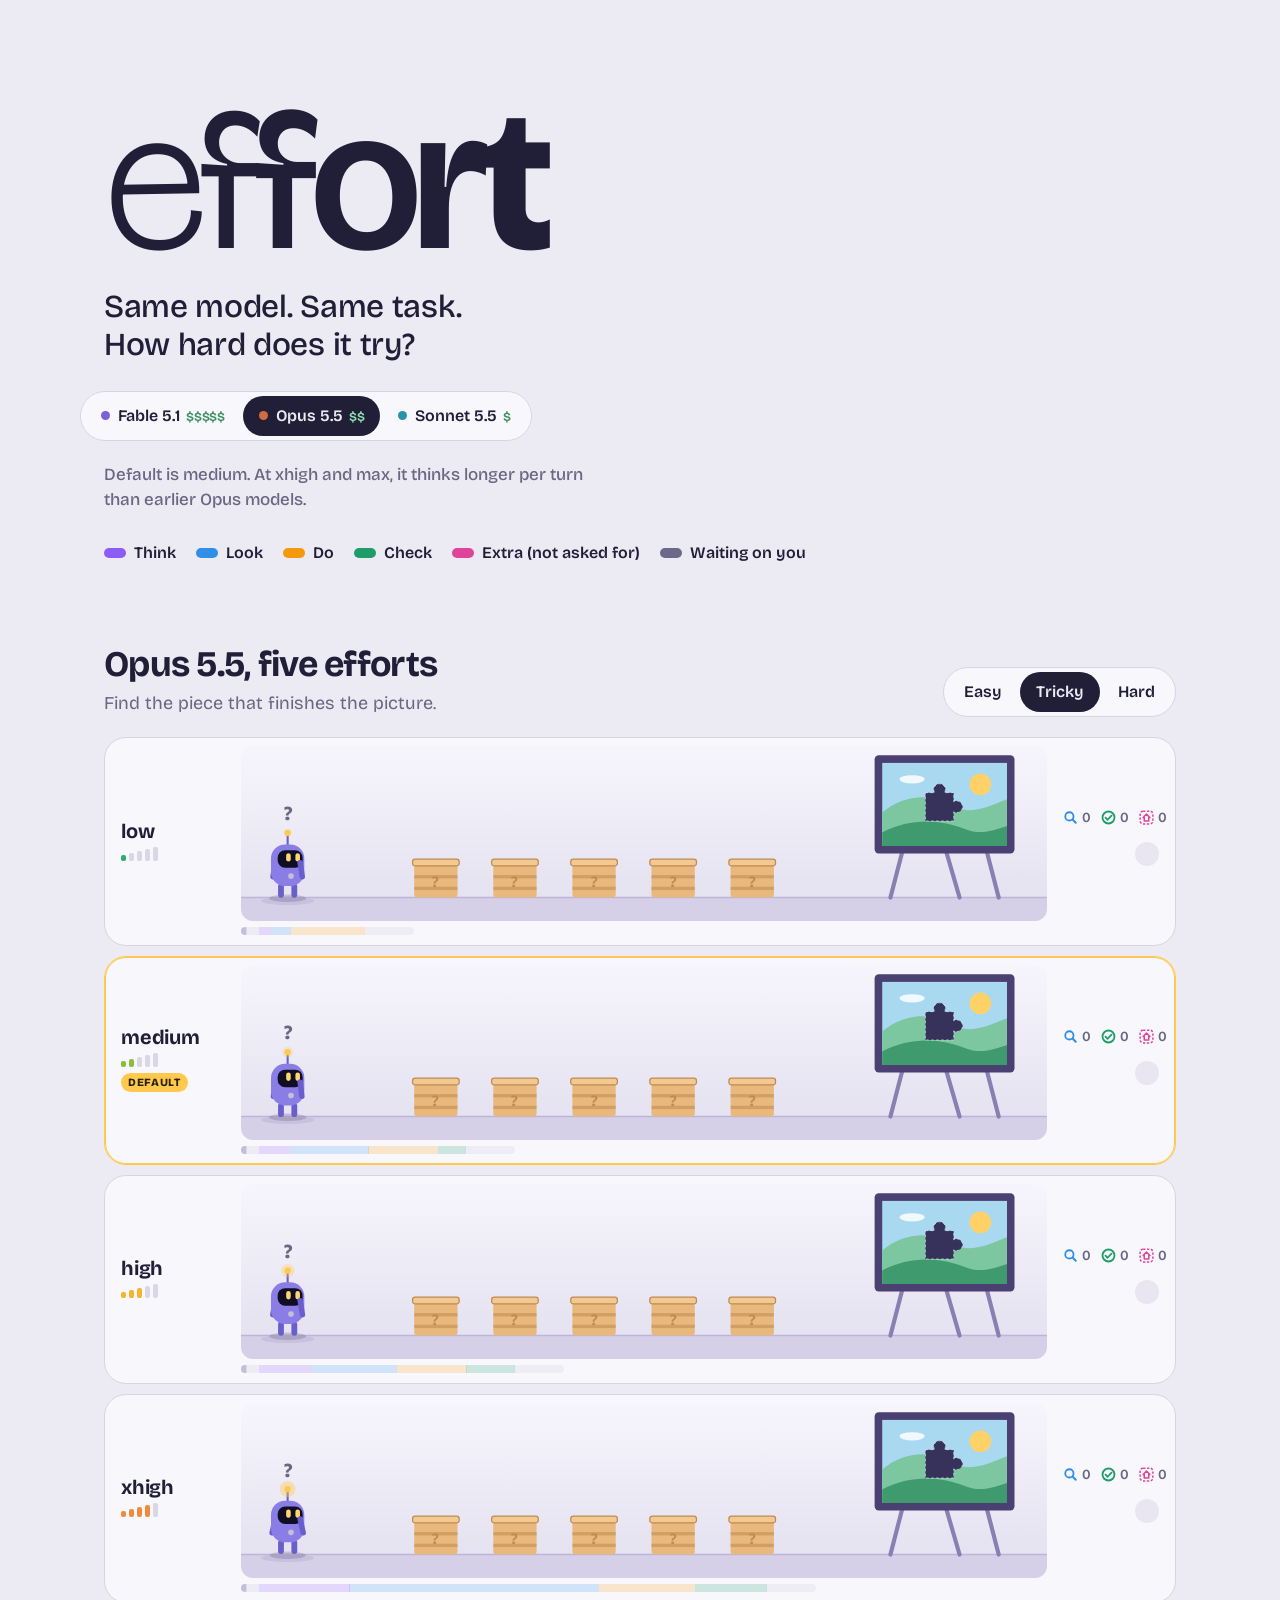
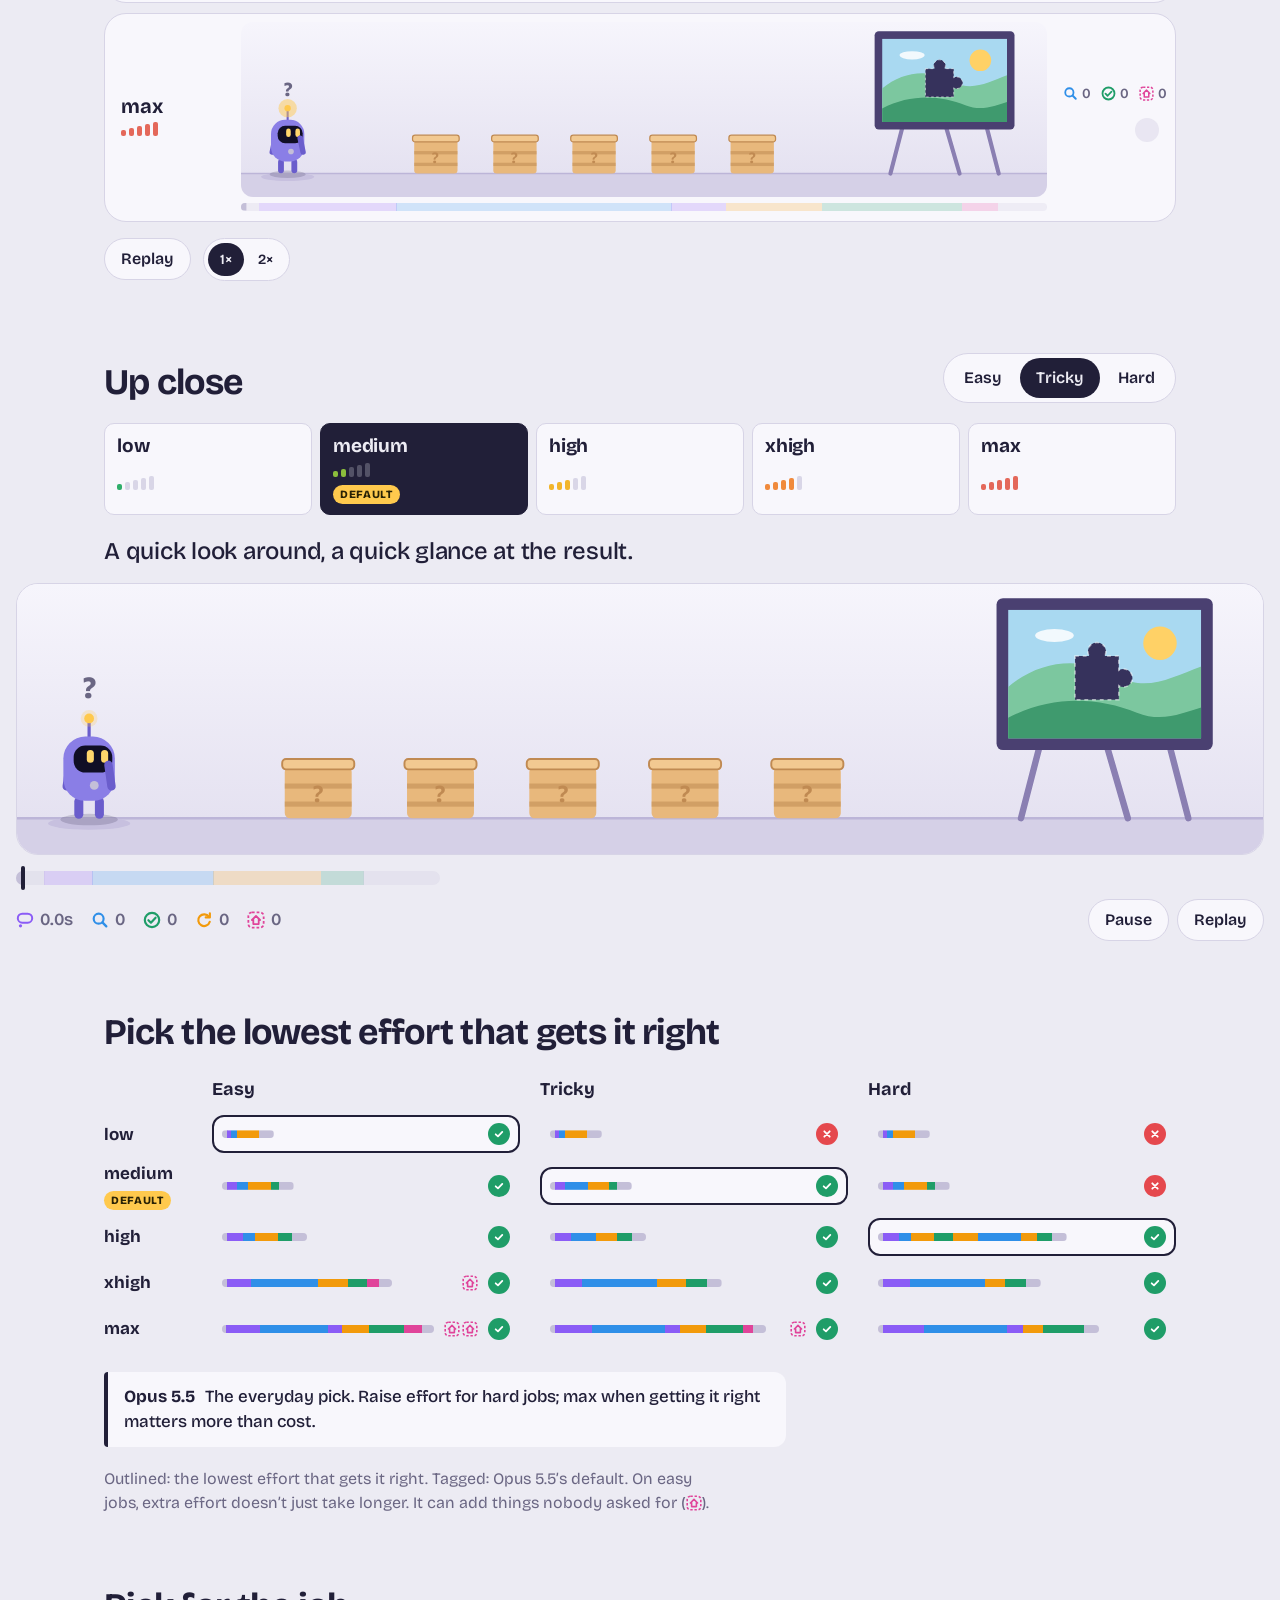
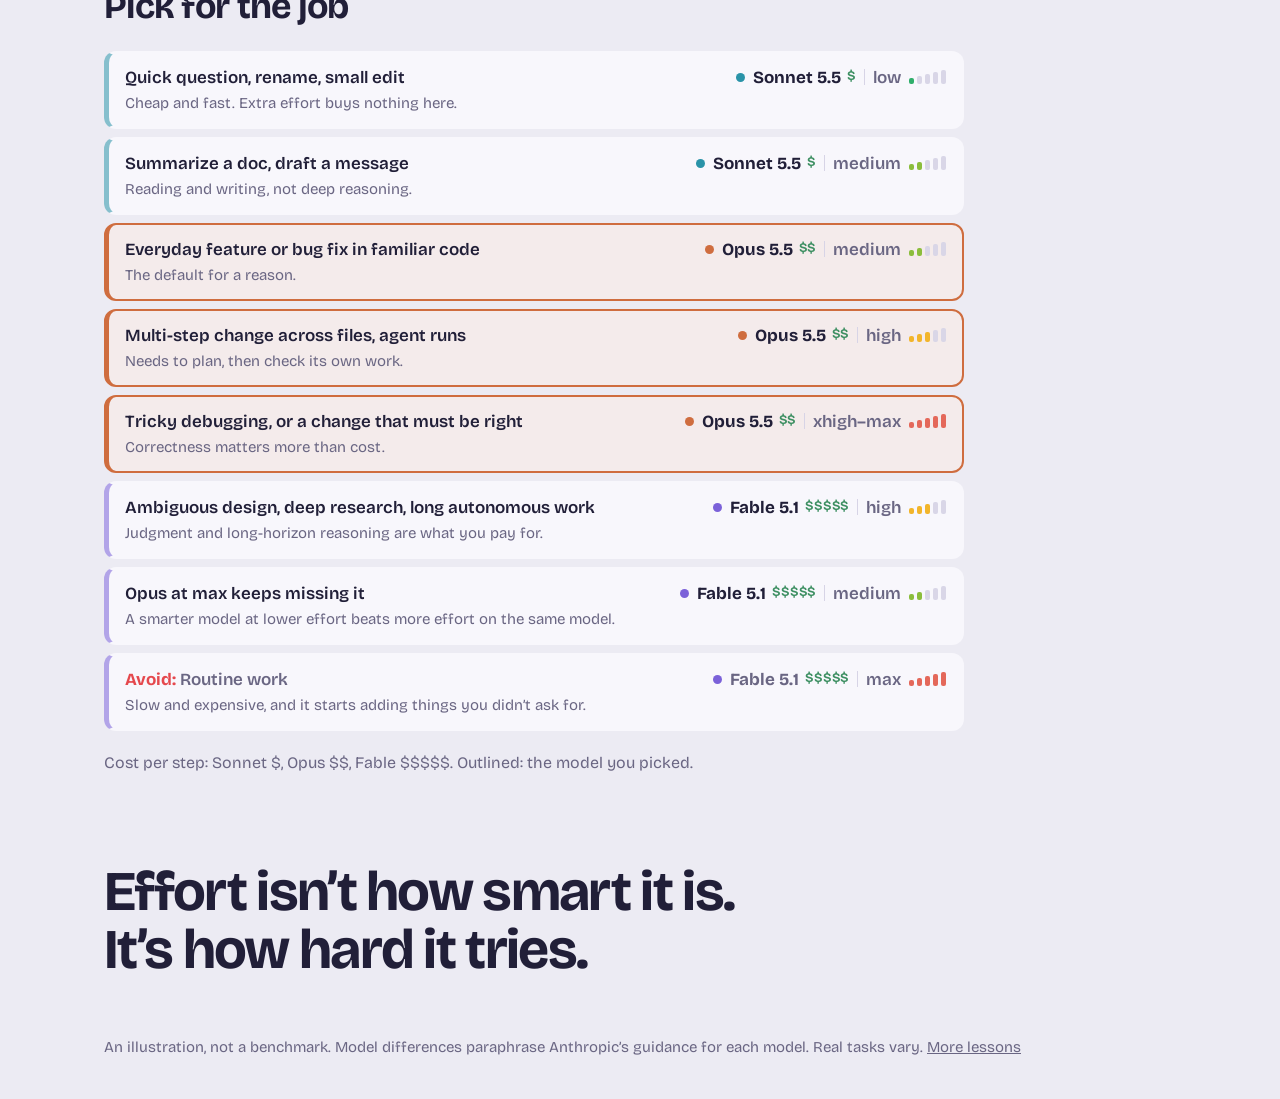
==== public/effort/index.html @ 70a4b717 "Move to learn.brajk.com with effort as the first lesson The page moves to public/effort/ and the roo" ====
<!doctype html>
<html lang="en">
<head>
<meta charset="utf-8">
<meta name="viewport" content="width=device-width, initial-scale=1">
<title>Effort Levels</title>
<meta name="description" content="Same model, same task, five effort levels. Watch what changes, and how it differs across Claude models.">
<meta property="og:title" content="Effort Levels">
<meta property="og:description" content="Same agent. Same task. How hard does it try?">
<meta property="og:type" content="website">
<meta name="theme-color" content="#ecebf3" media="(prefers-color-scheme: light)">
<meta name="theme-color" content="#16152a" media="(prefers-color-scheme: dark)">
<link rel="icon" href="favicon.svg" type="image/svg+xml">
<link rel="preconnect" href="https://fonts.googleapis.com">
<link rel="preconnect" href="https://fonts.gstatic.com" crossorigin>
<link href="https://fonts.googleapis.com/css2?family=Bricolage+Grotesque:opsz,wght@12..96,200..800&display=swap" rel="stylesheet">
<link rel="stylesheet" href="styles.css">
</head>
<body>

<!-- Shared artwork: the picture, its three piece variants, and clip shapes -->
<svg class="defs" aria-hidden="true" focusable="false">
  <defs>
    <linearGradient id="gStage" x1="0" y1="0" x2="0" y2="1">
      <stop offset="0" style="stop-color:var(--stage-top)"/>
      <stop offset="1" style="stop-color:var(--stage-bot)"/>
    </linearGradient>
    <clipPath id="pc" clipPathUnits="userSpaceOnUse">
      <path d="M0,0 H11 A7,7 0 1,1 23,0 H34 V11 A7,7 0 1,1 34,23 V34 H0 Z"/>
    </clipPath>
    <clipPath id="fc" clipPathUnits="userSpaceOnUse">
      <rect width="150" height="100"/>
    </clipPath>
    <!-- 0: the real picture -->
    <g id="pic0">
      <rect width="150" height="100" fill="#a9d9f1"/>
      <circle cx="118" cy="26" r="13" fill="#ffd166"/>
      <ellipse cx="36" cy="20" rx="15" ry="5" fill="#fff" opacity=".85"/>
      <path d="M0,60 C26,38 58,36 86,52 C108,64 128,52 150,44 V100 H0Z" fill="#7cc79f"/>
      <path d="M0,84 C34,66 70,68 100,80 C120,88 136,80 150,76 V100 H0Z" fill="#3f9a6e"/>
    </g>
    <!-- 1: nearly right (hill is off by a little) -->
    <g id="pic1">
      <rect width="150" height="100" fill="#a9d9f1"/>
      <path d="M0,60 C26,38 58,36 86,52 C108,64 128,52 150,44 V100 H0Z" fill="#8fd6b0" transform="translate(0,-12)"/>
      <path d="M0,84 C34,66 70,68 100,80 C120,88 136,80 150,76 V100 H0Z" fill="#3f9a6e"/>
    </g>
    <!-- 2: obviously wrong (different picture) -->
    <g id="pic2">
      <rect width="150" height="100" fill="#f4a9c4"/>
      <path d="M20,110 L130,0 M40,110 L150,0 M60,110 L170,0 M80,110 L190,0 M0,110 L110,0" stroke="#9a6dd6" stroke-width="5"/>
    </g>
  </defs>
</svg>

<header class="masthead">
  <h1 class="wordmark" aria-label="effort">
    <span aria-hidden="true">e</span><span aria-hidden="true">f</span><span aria-hidden="true">f</span><span aria-hidden="true">o</span><span aria-hidden="true">r</span><span aria-hidden="true">t</span>
  </h1>
  <p class="lede">Same model. Same task.<br>How hard does it try?</p>
</header>

<!-- stays pinned to the top while scrolling, so the model can be switched from anywhere -->
<div class="model-bar" id="model-bar">
  <div class="model-bar-in">
    <div class="seg seg-model" role="radiogroup" aria-label="Model" id="model"></div>
  </div>
</div>

<div class="masthead masthead-rest">
  <p class="model-note" id="model-note" aria-live="polite"></p>
  <ul class="legend" aria-label="What the colors mean">
    <li><i style="--c:var(--think)"></i>Think</li>
    <li><i style="--c:var(--look)"></i>Look</li>
    <li><i style="--c:var(--do)"></i>Do</li>
    <li><i style="--c:var(--check)"></i>Check</li>
    <li><i style="--c:var(--extra)"></i>Extra (not asked for)</li>
    <li><i style="--c:var(--wait)"></i>Waiting on you</li>
  </ul>
</div>

<main>
  <section class="race" aria-labelledby="race-h">
    <div class="bar">
      <div>
        <h2 id="race-h"><span data-model-name>Opus 5.5</span>, five efforts</h2>
        <p class="job">Find the piece that finishes the picture.</p>
      </div>
      <div class="seg" role="radiogroup" aria-label="How hard is the job" data-task-toggle></div>
    </div>
    <ol class="lanes" id="lanes"></ol>
    <div class="controls">
      <button class="btn" type="button" id="race-replay">Replay</button>
      <div class="seg seg-sm" role="radiogroup" aria-label="Playback speed" id="race-speed"></div>
    </div>
  </section>

  <section class="close" aria-labelledby="close-h">
    <div class="bar">
      <h2 id="close-h">Up close</h2>
      <div class="seg" role="radiogroup" aria-label="How hard is the job" data-task-toggle></div>
    </div>
    <div class="dial" role="radiogroup" aria-label="Effort level" id="dial"></div>
    <p class="blurb" id="blurb" aria-live="polite"></p>
    <div class="stage wide"><svg class="scene" id="stage-svg" role="img" aria-label="The agent working on the task"></svg></div>
    <div class="strip strip-lg wide" id="close-strip" title="Drag to scrub"></div>
    <div class="close-foot wide">
      <div class="hud" id="close-hud"></div>
      <div class="close-btns">
        <button class="btn" type="button" id="close-play">Pause</button>
        <button class="btn" type="button" id="close-replay">Replay</button>
      </div>
    </div>
  </section>

  <section class="lesson" aria-labelledby="lesson-h">
    <h2 id="lesson-h">Pick the lowest effort that gets it right</h2>
    <div class="matrix" id="matrix"></div>
    <p class="tip" id="model-tip" aria-live="polite"></p>
    <p class="note">Outlined: the lowest effort that gets it right. Tagged: <span data-model-name>Opus 5.5</span>’s default.
      On easy jobs, extra effort doesn’t just take longer. It can add things nobody asked for (<span class="xtra" data-extra-icon></span>).</p>
  </section>

  <section class="picks" aria-labelledby="picks-h">
    <h2 id="picks-h">Pick for the job</h2>
    <ul class="pick-list" id="picks"></ul>
    <p class="note">Cost per step: Sonnet $, Opus $$, Fable $$$$$. Outlined: the model you picked.</p>
    <p class="kicker">Effort isn’t how smart it is.<br>It’s how hard it tries.</p>
  </section>
</main>

<footer class="foot">An illustration, not a benchmark. Model differences paraphrase Anthropic’s guidance for each model. Real tasks vary. <a href="../">More lessons</a></footer>

<script src="app.js"></script>
</body>
</html>
---- public/effort/styles.css ----
:root {
  --bg: #ecebf3;
  --surface: #f8f7fc;
  --ink: #211f38;
  --muted: #6a6683;
  --line: #d7d4e6;
  --dim: #d9d6e7;

  --stage-top: #f8f7fd;
  --stage-bot: #e5e2f1;
  --ground: #d5d0e7;
  --ground-edge: #bcb5d8;
  --pad: #c7c0df;

  --agent: #8a7ee6;
  --agent-limb: #6a5dcc;
  --face: #100e25;
  --eye: #ffd66b;
  --bulb: #ffc94d;

  --crate: #e8b87c;
  --crate-dark: #c08a52;
  --crate-lid: #f2c991;
  --crate-in: #5b4127;
  --frame: #4a4071;
  --leg: #8a7fb2;
  --hole: #36325c;

  --think: #8b5cf6;
  --look: #2f8fe8;
  --do: #f29a0b;
  --check: #1f9d68;
  --bad: #e5484d;
  --idle: #c4bfd8;
  --extra: #e0449a;
  --wait: #6b6889;
  --lv0: #2fae6a; --lv1: #8bbd3c; --lv2: #f2b52b; --lv3: #f08a3c; --lv4: #e4685a;
  --cost: #3d8f62; --cost-on: #8fe0b0;
  --m-fable: #7b61d9; --m-opus: #cf6d3f; --m-sonnet: #2a93a8;

  --radius-lg: 22px;
  --radius-sm: 10px;
  color-scheme: light;
}

@media (prefers-color-scheme: dark) {
  :root:not([data-theme="light"]) {
    --bg: #16152a;
    --surface: #1f1e37;
    --ink: #efedf9;
    --muted: #a29dbd;
    --line: #2f2d4c;
    --dim: #34324f;
    --stage-top: #24233f;
    --stage-bot: #1c1b33;
    --ground: #2d2b4b;
    --ground-edge: #3d3a63;
    --pad: #403d68;
    --agent: #e6e1ff;
    --agent-limb: #c9c2f2;
    --face: #1c1a38;
    --eye: #ffd66b;
    --crate: #b98953;
    --crate-dark: #8c6337;
    --crate-lid: #cc9c63;
    --crate-in: #2e2113;
    --frame: #8d7fc4;
    --leg: #5b5288;
    --hole: #12112a;
    --think: #a383ff;
    --look: #4aa3f5;
    --do: #f6ab32;
    --check: #34c07f;
    --bad: #f2605f;
    --idle: #4a4769;
    --extra: #f472b6;
    --wait: #8f8bb3;
    --lv0: #43c97f; --lv1: #a3d25a; --lv2: #f7c548; --lv3: #f7a05a; --lv4: #f47f72;
    --cost: #6fd19b; --cost-on: #2c7a50;
    --m-fable: #a48cf5; --m-opus: #ef8c5c; --m-sonnet: #4fc0d4;
    color-scheme: dark;
  }
}
:root[data-theme="dark"] {
  --bg: #16152a; --surface: #1f1e37; --ink: #efedf9; --muted: #a29dbd; --line: #2f2d4c; --dim: #34324f;
  --stage-top: #24233f; --stage-bot: #1c1b33; --ground: #2d2b4b; --ground-edge: #3d3a63; --pad: #403d68;
  --agent: #e6e1ff; --agent-limb: #c9c2f2; --face: #1c1a38; --crate: #b98953; --crate-dark: #8c6337;
  --crate-lid: #cc9c63; --crate-in: #2e2113; --frame: #8d7fc4; --leg: #5b5288; --hole: #12112a;
  --think: #a383ff; --look: #4aa3f5; --do: #f6ab32; --check: #34c07f; --bad: #f2605f; --idle: #4a4769;
  --extra: #f472b6; --wait: #8f8bb3;
  --lv0: #43c97f; --lv1: #a3d25a; --lv2: #f7c548; --lv3: #f7a05a; --lv4: #f47f72;
  --cost: #6fd19b; --cost-on: #2c7a50;
  --m-fable: #a48cf5; --m-opus: #ef8c5c; --m-sonnet: #4fc0d4;
  color-scheme: dark;
}

* { box-sizing: border-box; }
html { -webkit-text-size-adjust: 100%; }
body {
  margin: 0;
  background: var(--bg);
  color: var(--ink);
  font-family: "Bricolage Grotesque", ui-sans-serif, system-ui, sans-serif;
  font-size: 17px;
  line-height: 1.5;
  font-optical-sizing: auto;
}
.defs { position: absolute; width: 0; height: 0; overflow: hidden; }

/* ---------- masthead ---------- */
.masthead {
  max-width: 1120px;
  margin: 0 auto;
  padding: clamp(40px, 8vw, 96px) 24px 8px;
}
.wordmark {
  margin: 0;
  font-size: clamp(84px, 19vw, 200px);
  line-height: .86;
  letter-spacing: -.045em;
  font-variation-settings: "opsz" 96;
}
/* each letter tries harder than the last */
.wordmark span:nth-child(1) { font-weight: 200; }
.wordmark span:nth-child(2) { font-weight: 320; }
.wordmark span:nth-child(3) { font-weight: 440; }
.wordmark span:nth-child(4) { font-weight: 560; }
.wordmark span:nth-child(5) { font-weight: 680; }
.wordmark span:nth-child(6) { font-weight: 800; }
.lede {
  margin: 20px 0 0;
  font-size: clamp(22px, 3.2vw, 32px);
  line-height: 1.2;
  font-weight: 500;
  letter-spacing: -.01em;
}
.masthead:has(+ .model-bar) { padding-bottom: 0; }
.masthead-rest { padding-top: 10px; }
.model-bar {
  position: sticky; top: 0; z-index: 20;
  padding: 18px 24px 10px;
  background: color-mix(in srgb, var(--bg) 88%, transparent);
  -webkit-backdrop-filter: blur(10px); backdrop-filter: blur(10px);
  border-bottom: 1px solid transparent;
  transition: border-color .2s, padding .2s;
}
.model-bar.stuck { padding-top: 10px; border-bottom-color: var(--line); }
.model-bar-in { max-width: 1120px; margin: 0 auto; }
.seg-model button { font-size: 18px; padding: 10px 20px; }
.model-note { margin: 0 0 0; color: var(--muted); font-weight: 500; font-size: 17px; max-width: 46ch; min-height: 3em; }
.legend {
  display: flex;
  flex-wrap: wrap;
  gap: 8px 20px;
  margin: 28px 0 0;
  padding: 0;
  list-style: none;
  font-weight: 600;
  font-size: 16px;
}
.legend li { display: flex; align-items: center; gap: 8px; }
.legend i { width: 22px; height: 10px; border-radius: 5px; background: var(--c); }

/* ---------- sections ---------- */
main { max-width: 1120px; margin: 0 auto; padding: 0 24px; }
section { padding: clamp(40px, 6vw, 72px) 0 0; }
h2, .lede, .blurb, .kicker { text-wrap: balance; }
h2 {
  margin: 0;
  font-size: clamp(26px, 3.4vw, 36px);
  line-height: 1.1;
  letter-spacing: -.02em;
  font-weight: 700;
}
.bar {
  display: flex;
  flex-wrap: wrap;
  align-items: flex-end;
  justify-content: space-between;
  gap: 16px 24px;
  margin-bottom: 20px;
}
.job { margin: 6px 0 0; color: var(--muted); font-size: 18px; }

/* ---------- controls ---------- */
.seg {
  display: inline-flex;
  padding: 4px;
  gap: 2px;
  border-radius: 999px;
  background: var(--surface);
  border: 1px solid var(--line);
}
.seg button, .btn {
  font: inherit;
  font-weight: 600;
  font-size: 16px;
  color: var(--ink);
  border: 0;
  background: transparent;
  padding: 8px 16px;
  border-radius: 999px;
  cursor: pointer;
}
.seg button[aria-checked="true"] { background: var(--ink); color: var(--bg); }
.seg button:hover:not([aria-checked="true"]) { background: var(--dim); }
.seg-sm button { font-size: 14px; padding: 6px 12px; }
.btn { background: var(--surface); border: 1px solid var(--line); }
.btn:hover { background: var(--dim); }
button:focus-visible { outline: 3px solid var(--look); outline-offset: 2px; }

/* ---------- race ---------- */
.lanes { list-style: none; margin: 0; padding: 0; display: grid; gap: 10px; }
.lane {
  display: grid;
  grid-template-columns: 104px 1fr 96px;
  align-items: center;
  gap: 16px;
  padding: 8px 16px 10px;
  background: var(--surface);
  border: 1px solid var(--line);
  border-radius: var(--radius-lg);
}
.lane-label { display: grid; gap: 6px; }
.lvl { font-weight: 700; font-size: 20px; letter-spacing: -.01em; line-height: 1; }
.meter { display: flex; gap: 3px; align-items: flex-end; height: 14px; }
.meter b { width: 5px; border-radius: 2px; background: var(--dim); }
.meter b:nth-child(1) { height: 6px; } .meter b:nth-child(2) { height: 8px; } .meter b:nth-child(3) { height: 10px; }
.meter b:nth-child(4) { height: 12px; } .meter b:nth-child(5) { height: 14px; }
.meter b.on { background: var(--lv, var(--bulb)); }
.lane-main { display: grid; gap: 6px; min-width: 0; }
.scene { display: block; width: 100%; height: auto; overflow: hidden; }
.lane .scene { border-radius: 12px; }
.lane-hud { display: grid; justify-items: end; gap: 6px; }
.stats { display: flex; gap: 10px; color: var(--muted); font-weight: 600; font-size: 14px; font-variant-numeric: tabular-nums; }
.stats em, .hud em { font-style: normal; }
.stats span { display: inline-flex; align-items: center; gap: 4px; }
.stats svg { width: 15px; height: 15px; }
.result {
  width: 40px; height: 40px;
  border-radius: 50%;
  display: grid; place-items: center;
  background: var(--dim);
  transform: scale(.6);
  opacity: .5;
  transition: transform .35s cubic-bezier(.3, 1.6, .5, 1), opacity .2s, background .2s;
}
.result svg { width: 20px; height: 20px; opacity: 0; transition: opacity .2s; }
.result.ok { background: var(--check); transform: scale(1); opacity: 1; }
.result.bad { background: var(--bad); transform: scale(1); opacity: 1; }
.result.ok svg, .result.bad svg { opacity: 1; }
.controls { display: flex; gap: 12px; align-items: center; margin-top: 16px; }

/* ---------- phase strips ---------- */
.strip { position: relative; height: 8px; }
.strip-lg { height: 14px; margin-top: 16px; cursor: pointer; touch-action: none; }
.strip .track, .strip .lit { position: absolute; inset: 0; }
.strip .seg-p { position: absolute; top: 0; bottom: 0; }
.strip .track .seg-p { opacity: .2; }
.strip .seg-p:first-child { border-radius: 99px 0 0 99px; }
.strip .seg-p:last-child { border-radius: 0 99px 99px 0; }
.strip .seg-p:only-child { border-radius: 99px; }
.strip .head {
  position: absolute; top: -5px; bottom: -5px; width: 4px; margin-left: -2px;
  border-radius: 2px; background: var(--ink);
}
.strip:not(.strip-lg) .head { display: none; }

/* ---------- close-up ---------- */
.dial { display: grid; grid-template-columns: repeat(5, 1fr); gap: 8px; }
.dial button {
  font: inherit;
  color: var(--ink);
  background: var(--surface);
  border: 1px solid var(--line);
  border-radius: var(--radius-sm);
  padding: 12px 12px 10px;
  display: grid; gap: 8px; justify-items: start;
  cursor: pointer;
  text-align: left;
}
.dial button:hover { border-color: var(--muted); }
.dial button[aria-checked="true"] { background: var(--ink); color: var(--bg); border-color: var(--ink); }
.dial button[aria-checked="true"] .meter b:not(.on) { background: color-mix(in srgb, var(--bg) 25%, transparent); }
.dial .lvl { font-size: 19px; }
.blurb { margin: 18px 0 14px; font-size: clamp(19px, 2.4vw, 24px); font-weight: 500; min-height: 1.5em; letter-spacing: -.01em; }
.wide {
  width: min(1360px, calc(100vw - 32px));
  margin-left: 50%;
  transform: translateX(-50%);
}
.stage {
  border-radius: var(--radius-lg);
  overflow: hidden;
  border: 1px solid var(--line);
  background: var(--surface);
}
.close-foot { display: flex; flex-wrap: wrap; align-items: center; justify-content: space-between; gap: 12px; margin-top: 14px; }
.close-btns { display: flex; gap: 8px; }
.hud { display: flex; gap: 18px; font-weight: 600; color: var(--muted); font-variant-numeric: tabular-nums; }
.hud span { display: inline-flex; align-items: center; gap: 6px; }
.hud svg { width: 18px; height: 18px; }

/* ---------- lesson matrix ---------- */
.matrix {
  margin-top: 24px;
  display: grid;
  grid-template-columns: 88px repeat(3, 1fr);
  gap: 8px 20px;
  align-items: center;
}
.matrix .colh { font-weight: 700; font-size: 18px; padding-bottom: 4px; }
.matrix .rowh { font-weight: 700; display: flex; flex-wrap: wrap; align-items: center; gap: 4px 8px; }
.cell { display: flex; align-items: center; gap: 10px; padding: 6px 8px; border-radius: 12px; border: 2px solid transparent; }
.cell .strip { flex: 1; }
.cell .mark { width: 22px; height: 22px; flex: none; border-radius: 50%; display: grid; place-items: center; }
.cell .mark svg { width: 12px; height: 12px; }
.cell .mark.ok { background: var(--check); }
.cell .mark.bad { background: var(--bad); }
.cell.best { border-color: var(--ink); background: var(--surface); }
.xtra { flex: none; display: inline-flex; gap: 2px; vertical-align: -3px; }
.xtra svg { width: 16px; height: 16px; }
/* ---------- pick for the job ---------- */
.cost { margin-left: 6px; font-size: .78em; font-weight: 700; letter-spacing: -.02em; color: var(--cost); }
.seg button[aria-checked="true"] .cost { color: var(--cost-on); }
.pick-list { list-style: none; margin: 24px 0 0; padding: 0; display: grid; gap: 8px; max-width: 860px; }
.pick {
  --tint: color-mix(in srgb, var(--mc) 9%, var(--surface));
  background: var(--surface); border: 2px solid transparent; border-left: 5px solid color-mix(in srgb, var(--mc) 55%, transparent);
  border-radius: 12px; transition: border-color .2s, background-color .2s;
}
.pick.is-model { background: var(--tint); border-color: var(--mc); }
.pick-head {
  display: flex; flex-wrap: wrap; align-items: center; justify-content: space-between;
  gap: 6px 16px; padding: 12px 16px 2px; font-weight: 600;
}
.mdot { width: 9px; height: 9px; border-radius: 50%; background: var(--mc); flex: none; display: inline-block; }
.seg-model .mdot { margin-right: 8px; vertical-align: 1px; }
.pick-tag { display: inline-flex; align-items: center; gap: 8px; font-weight: 700; white-space: nowrap; }
.pick-tag i { width: 1px; height: 16px; background: var(--line); }
.pick-tag .cost { margin-left: -2px; }
.lvl-sm { font-weight: 600; color: var(--muted); }
.pick-why { margin: 0; padding: 0 16px 12px; color: var(--muted); font-size: 15px; }
.pick.avoid .pick-head { color: var(--muted); }
.pick.avoid .pick-job b { color: var(--bad); }
.tip {
  margin: 24px 0 0; padding: 12px 16px; max-width: 62ch;
  background: var(--surface); border-left: 4px solid var(--ink); border-radius: 4px 12px 12px 4px;
  font-size: 17px; font-weight: 500;
}
.tip b { margin-right: 6px; }
.note { margin: 20px 0 0; color: var(--muted); font-size: 16px; max-width: 62ch; }

/* ---------- default effort tag ---------- */
.def-tag {
  display: none;
  justify-self: start;
  font-size: 11px; font-weight: 800; line-height: 1; letter-spacing: .06em; text-transform: uppercase;
  padding: 4px 7px; border-radius: 99px;
  background: var(--bulb); color: #2a2205;
}
.is-default .def-tag, .rowh .def-tag { display: inline-block; }
.lane.is-default { border-color: var(--bulb); box-shadow: inset 0 0 0 1px var(--bulb); }
.dial button.is-default:not([aria-checked="true"]) { border-color: var(--bulb); }
.kicker {
  margin: clamp(48px, 7vw, 88px) 0 0;
  font-size: clamp(30px, 5vw, 56px);
  line-height: 1.05;
  font-weight: 700;
  letter-spacing: -.03em;
}
.foot { max-width: 1120px; margin: 0 auto; padding: 56px 24px 40px; color: var(--muted); font-size: 15px; }
.foot a { color: inherit; }

/* ---------- scene artwork (SVG classes) ---------- */
.s-ground { fill: var(--ground); }
.s-ground-edge { stroke: var(--ground-edge); stroke-width: 2; }
.s-pad { fill: var(--pad); }
.s-crate { fill: var(--crate); }
.s-crate-band { fill: var(--crate-dark); opacity: .55; }
.s-crate-lid { fill: var(--crate-lid); stroke: var(--crate-dark); stroke-width: 1.5; }
.s-crate-in { fill: var(--crate-in); }
.s-q { fill: var(--crate-dark); font: 700 19px "Bricolage Grotesque", sans-serif; text-anchor: middle; }
.s-frame { fill: var(--frame); }
.s-leg { stroke: var(--leg); stroke-width: 5; stroke-linecap: round; }
.s-hole { fill: var(--hole); stroke: rgba(255,255,255,.55); stroke-width: 1.2; stroke-dasharray: 3 3; }
.piece-edge { fill: none; stroke: rgba(16, 14, 40, .45); stroke-width: 1.2; }
.piece-edge.wrong { stroke: var(--bad); stroke-width: 3; }
.a-shadow { fill: rgba(20, 16, 50, .16); }
.a-body { fill: var(--agent); }
.a-limb { stroke: var(--agent-limb); stroke-width: 6.5; stroke-linecap: round; }
.a-leg { fill: var(--agent-limb); }
.a-face { fill: var(--face); }
.a-eye { fill: var(--eye); }
.a-eyeline { fill: none; stroke: var(--eye); stroke-width: 2.4; stroke-linecap: round; }
.a-antenna { stroke: var(--agent-limb); stroke-width: 2.5; stroke-linecap: round; }
.a-bulb { fill: var(--bulb); }
.a-halo { fill: var(--bulb); }
.a-glass { fill: rgba(255,255,255,.45); stroke: var(--agent-limb); stroke-width: 2.5; }
.a-handle { stroke: var(--agent-limb); stroke-width: 3.5; stroke-linecap: round; }
.a-sweat { fill: #7cc7ff; }
.s-mark { font: 800 24px "Bricolage Grotesque", sans-serif; text-anchor: middle; }
.b-cloud { fill: var(--surface); stroke: var(--think); stroke-width: 2; }
.b-dot { fill: var(--surface); stroke: var(--think); stroke-width: 2; }
.b-sketch { fill: none; stroke: var(--think); stroke-width: 2.4; stroke-linejoin: round; }
.b-bang { fill: var(--think); font: 800 26px "Bricolage Grotesque", sans-serif; text-anchor: middle; }
.scan-line { stroke: var(--check); stroke-width: 3; stroke-linecap: round; }
.scan-beam { fill: var(--check); opacity: .13; }
.flaw { fill: none; stroke: var(--bad); stroke-width: 3.5; }
.stamp-ok { fill: var(--check); }
.stamp-bad { fill: var(--bad); }
.stamp-glyph { fill: none; stroke: #fff; stroke-width: 4; stroke-linecap: round; stroke-linejoin: round; }
.sparkle { fill: var(--bulb); }
.x-ring { fill: none; stroke: var(--extra); stroke-width: 2; stroke-dasharray: 4 3; }
.sp-bubble { fill: var(--surface); stroke: var(--wait); stroke-width: 2; }
.sp-patch { fill: var(--surface); }
.sp-reply { fill: var(--wait); }
.sp-text { fill: var(--ink); font: 700 17px "Bricolage Grotesque", sans-serif; text-anchor: middle; }
.sp-reply-text { fill: var(--surface); font-size: 15px; }

@media (max-width: 760px) {
  .lane { grid-template-columns: minmax(0, 1fr) auto; gap: 8px 12px; padding: 12px; }
  .lane-label { grid-column: 1; grid-row: 1; display: flex; flex-wrap: wrap; align-items: center; gap: 6px 10px; }
  .stats { gap: 7px; font-size: 13px; }
  .lane-hud { grid-column: 2; grid-row: 1; display: flex; align-items: center; gap: 10px; }
  .lane-main { grid-column: 1 / -1; grid-row: 2; }
  .result { width: 30px; height: 30px; }
  .result svg { width: 15px; height: 15px; }
  .dial { grid-template-columns: repeat(5, minmax(0, 1fr)); gap: 4px; }
  .dial button { padding: 10px 6px 8px; justify-items: center; }
  .dial .lvl { font-size: 15px; }
  .matrix { grid-template-columns: 58px repeat(3, minmax(0, 1fr)); gap: 6px 8px; }
  .matrix .colh { font-size: 15px; }
  .matrix .rowh { font-size: 14px; }
  .matrix .def-tag { font-size: 9px; padding: 3px 5px; }
  .xtra { font-size: 11px; padding: 3px 4px; }
  .dial .def-tag { font-size: 8px; padding: 3px 4px; letter-spacing: .02em; }
  .seg-model button { font-size: 15px; padding: 8px 12px; }
  .cell { padding: 4px; gap: 5px; }
  .cell .mark { width: 18px; height: 18px; }
  main, .masthead, .foot { padding-left: 16px; padding-right: 16px; }
}
.seg-model button { white-space: nowrap; }
@media (max-width: 520px) { .seg-model .cost { display: none; } }
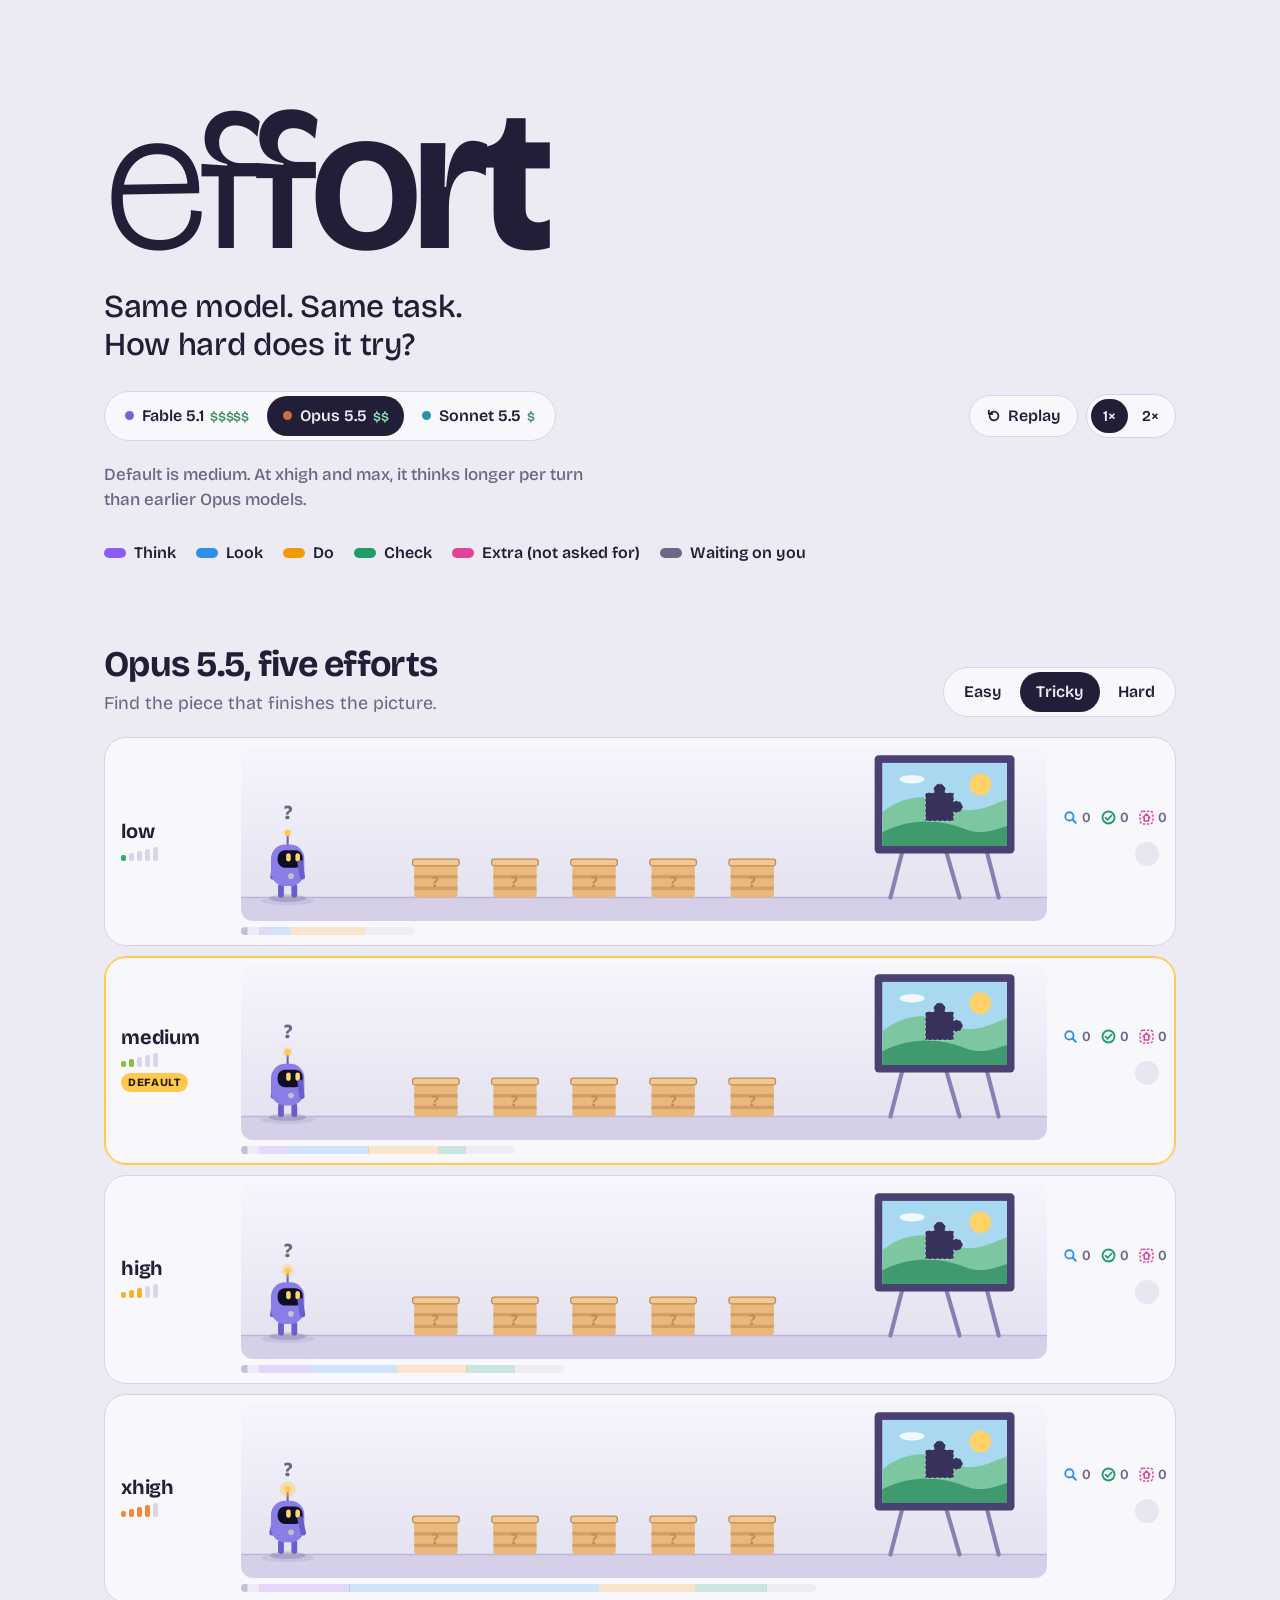
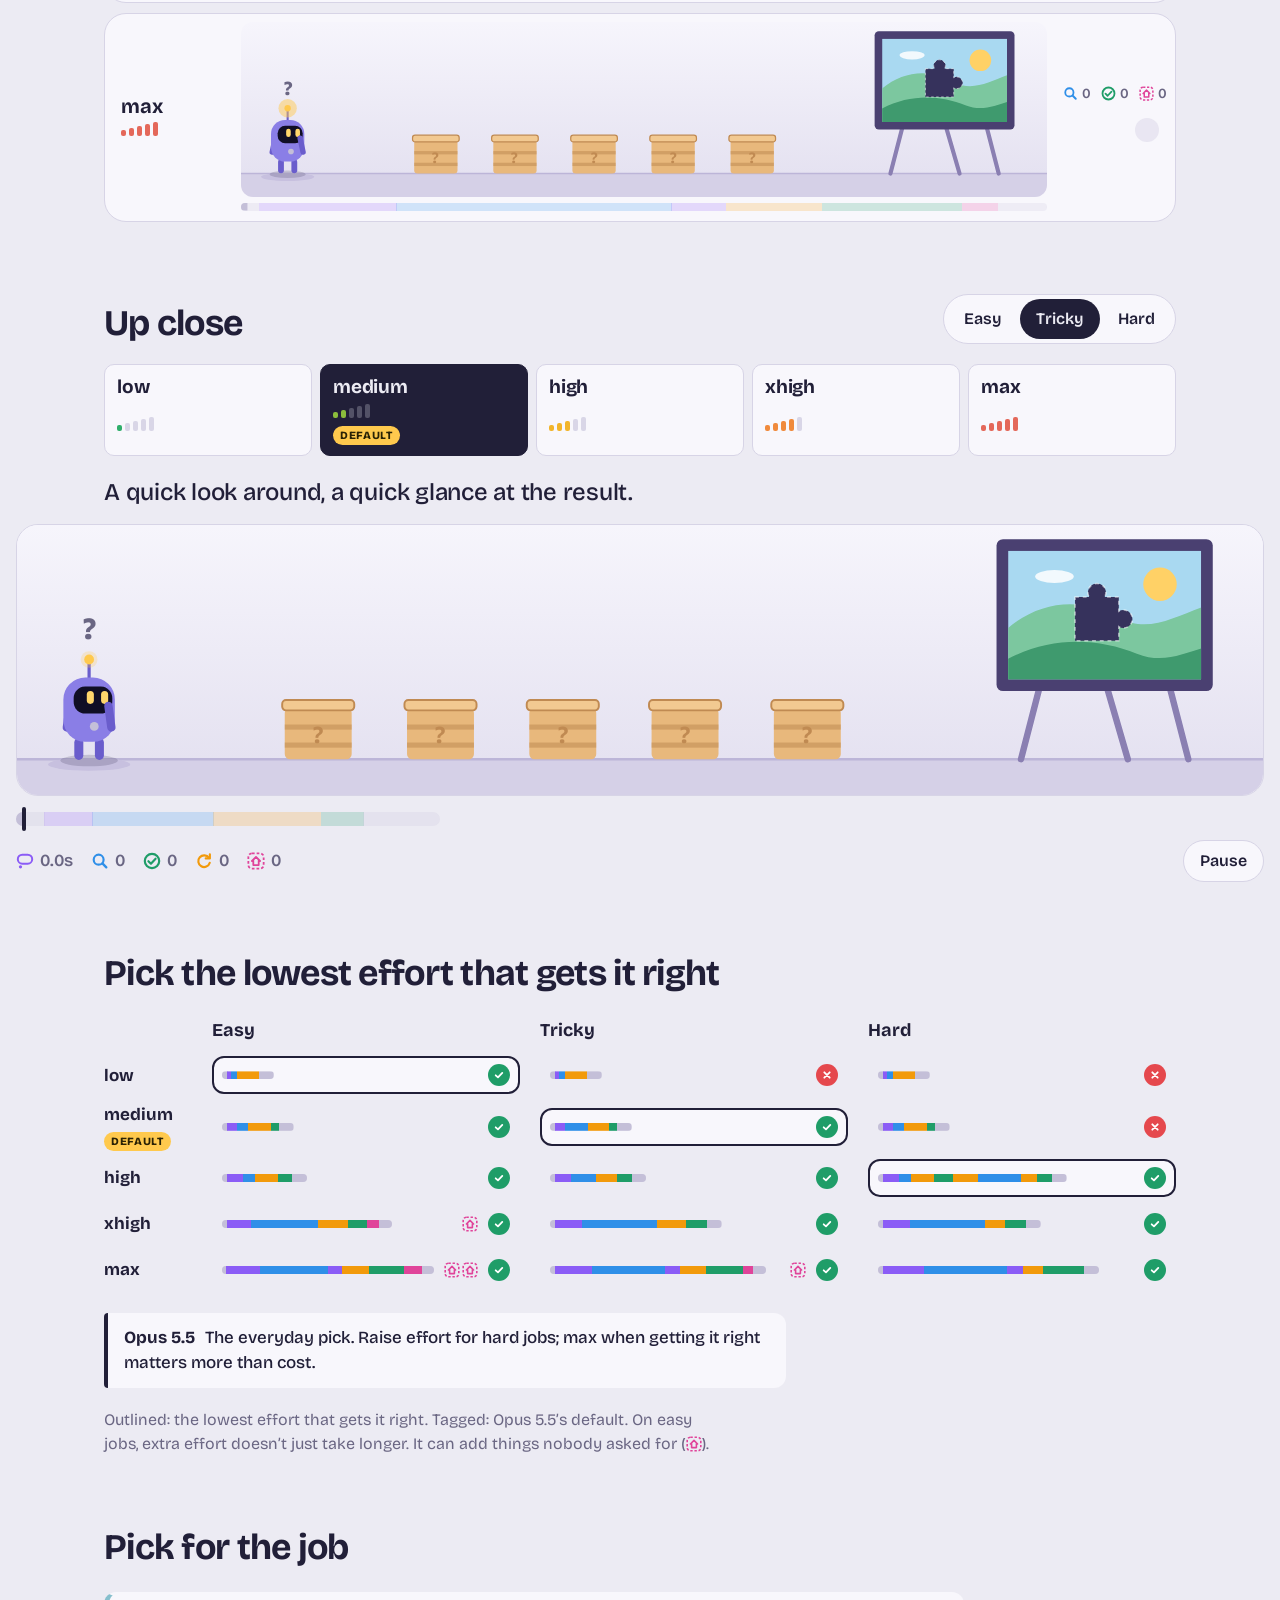
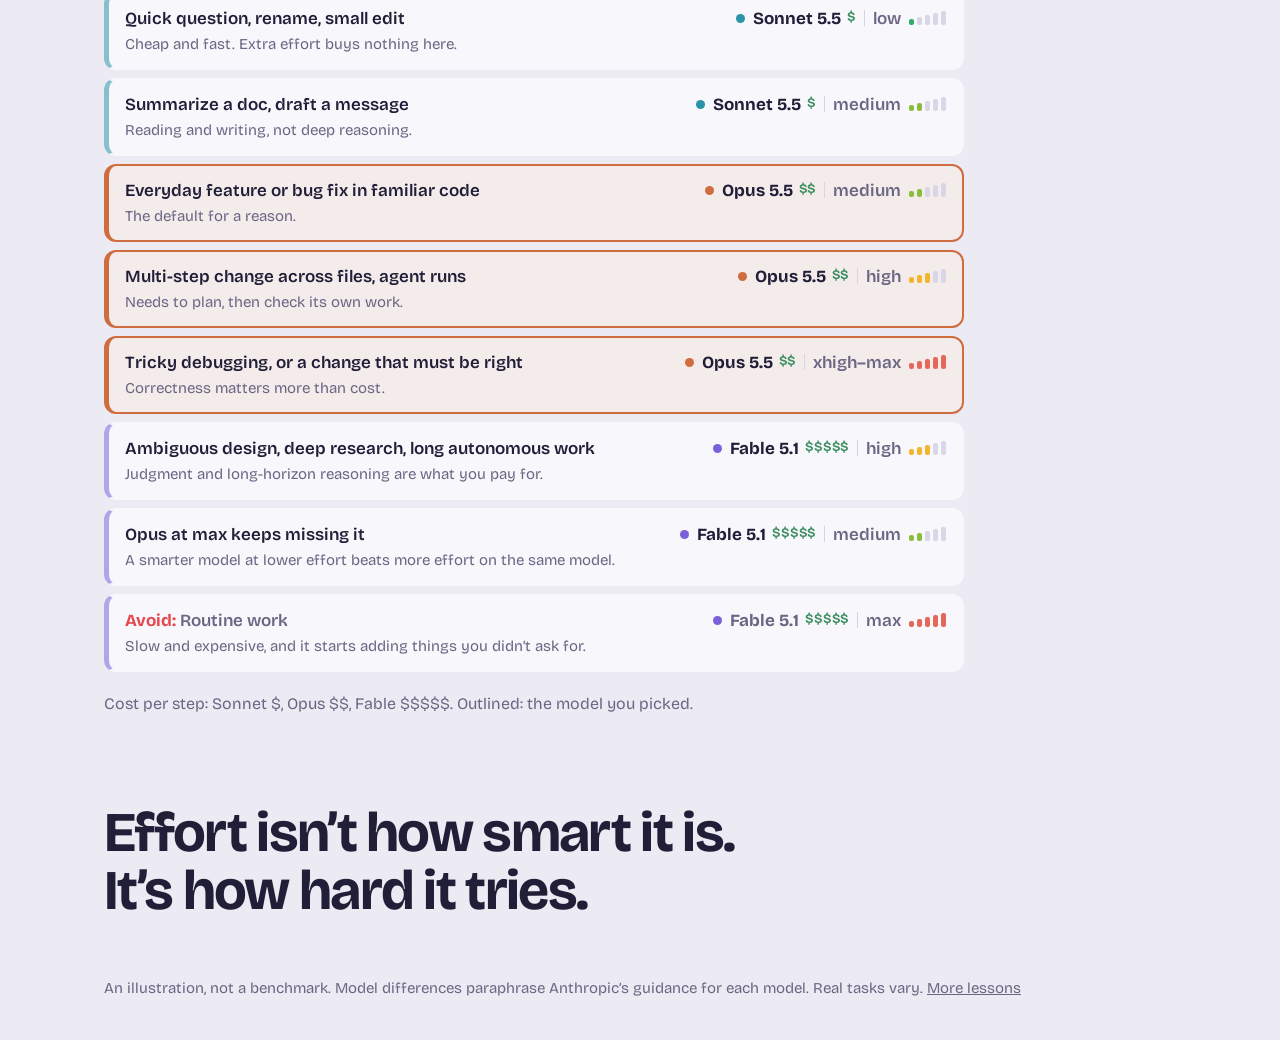
==== commit 50665403: "Move replay and speed into the sticky model bar One Replay restarts every animation and one speed to" ====
--- a/public/effort/index.html
+++ b/public/effort/index.html
@@ -64,6 +64,10 @@
 <div class="model-bar" id="model-bar">
   <div class="model-bar-in">
     <div class="seg seg-model" role="radiogroup" aria-label="Model" id="model"></div>
+    <div class="playback">
+      <button class="btn btn-replay" type="button" id="replay" title="Replay every animation"><svg viewBox="0 0 20 20" aria-hidden="true"><path d="M4.5 10a5.5 5.5 0 1 0 1.8-4.1" fill="none" stroke="currentColor" stroke-width="2.2" stroke-linecap="round"/><path d="M3.5 3.2v4.3h4.3" fill="none" stroke="currentColor" stroke-width="2.2" stroke-linecap="round" stroke-linejoin="round"/></svg><span>Replay</span></button>
+      <div class="seg seg-sm" role="radiogroup" aria-label="Playback speed" id="speed"></div>
+    </div>
   </div>
 </div>
 
@@ -89,10 +93,6 @@
       <div class="seg" role="radiogroup" aria-label="How hard is the job" data-task-toggle></div>
     </div>
     <ol class="lanes" id="lanes"></ol>
-    <div class="controls">
-      <button class="btn" type="button" id="race-replay">Replay</button>
-      <div class="seg seg-sm" role="radiogroup" aria-label="Playback speed" id="race-speed"></div>
-    </div>
   </section>
 
   <section class="close" aria-labelledby="close-h">
@@ -108,7 +108,6 @@
       <div class="hud" id="close-hud"></div>
       <div class="close-btns">
         <button class="btn" type="button" id="close-play">Pause</button>
-        <button class="btn" type="button" id="close-replay">Replay</button>
       </div>
     </div>
   </section>
--- a/public/effort/styles.css
+++ b/public/effort/styles.css
@@ -145,7 +145,11 @@
   transition: border-color .2s, padding .2s;
 }
 .model-bar.stuck { padding-top: 10px; border-bottom-color: var(--line); }
-.model-bar-in { max-width: 1120px; margin: 0 auto; }
+.model-bar-in { max-width: 1072px; margin: 0 auto; display: flex; flex-wrap: wrap; align-items: center; justify-content: space-between; gap: 8px 12px; }
+.playback { display: flex; align-items: center; gap: 8px; margin-left: auto; }
+.btn-replay { display: inline-flex; align-items: center; gap: 6px; }
+.btn-replay svg { width: 16px; height: 16px; }
+.playback .seg button { font-size: 15px; padding: 6px 12px; }
 .seg-model button { font-size: 18px; padding: 10px 20px; }
 .model-note { margin: 0 0 0; color: var(--muted); font-weight: 500; font-size: 17px; max-width: 46ch; min-height: 3em; }
 .legend {
@@ -249,7 +253,6 @@
 .result.ok { background: var(--check); transform: scale(1); opacity: 1; }
 .result.bad { background: var(--bad); transform: scale(1); opacity: 1; }
 .result.ok svg, .result.bad svg { opacity: 1; }
-.controls { display: flex; gap: 12px; align-items: center; margin-top: 16px; }
 
 /* ---------- phase strips ---------- */
 .strip { position: relative; height: 8px; }
@@ -438,7 +441,10 @@
   .seg-model button { font-size: 15px; padding: 8px 12px; }
   .cell { padding: 4px; gap: 5px; }
   .cell .mark { width: 18px; height: 18px; }
-  main, .masthead, .foot { padding-left: 16px; padding-right: 16px; }
+  main, .masthead, .foot, .model-bar { padding-left: 16px; padding-right: 16px; }
 }
 .seg-model button { white-space: nowrap; }
-@media (max-width: 520px) { .seg-model .cost { display: none; } }
+@media (max-width: 520px) {
+  .seg-model .cost { display: none; }
+  .playback .btn, .playback .seg-sm button { font-size: 14px; padding: 6px 12px; }
+}
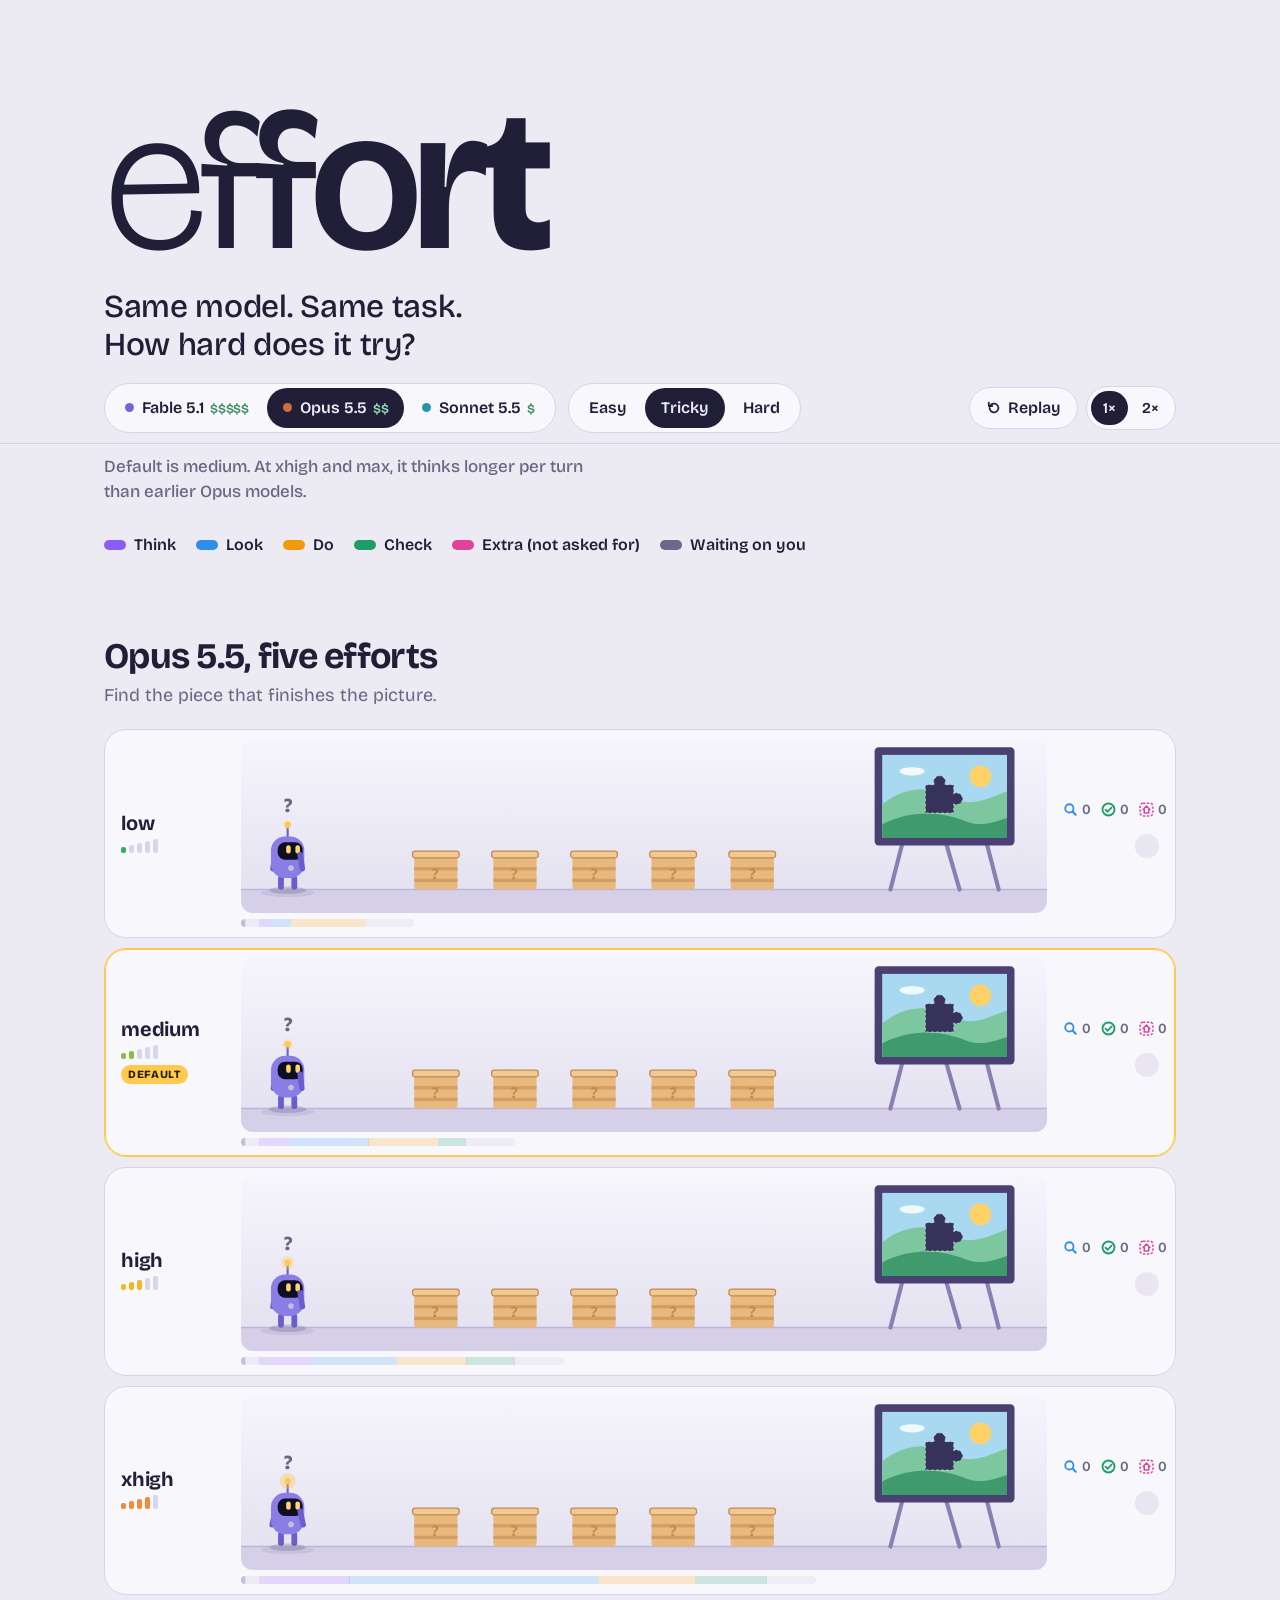
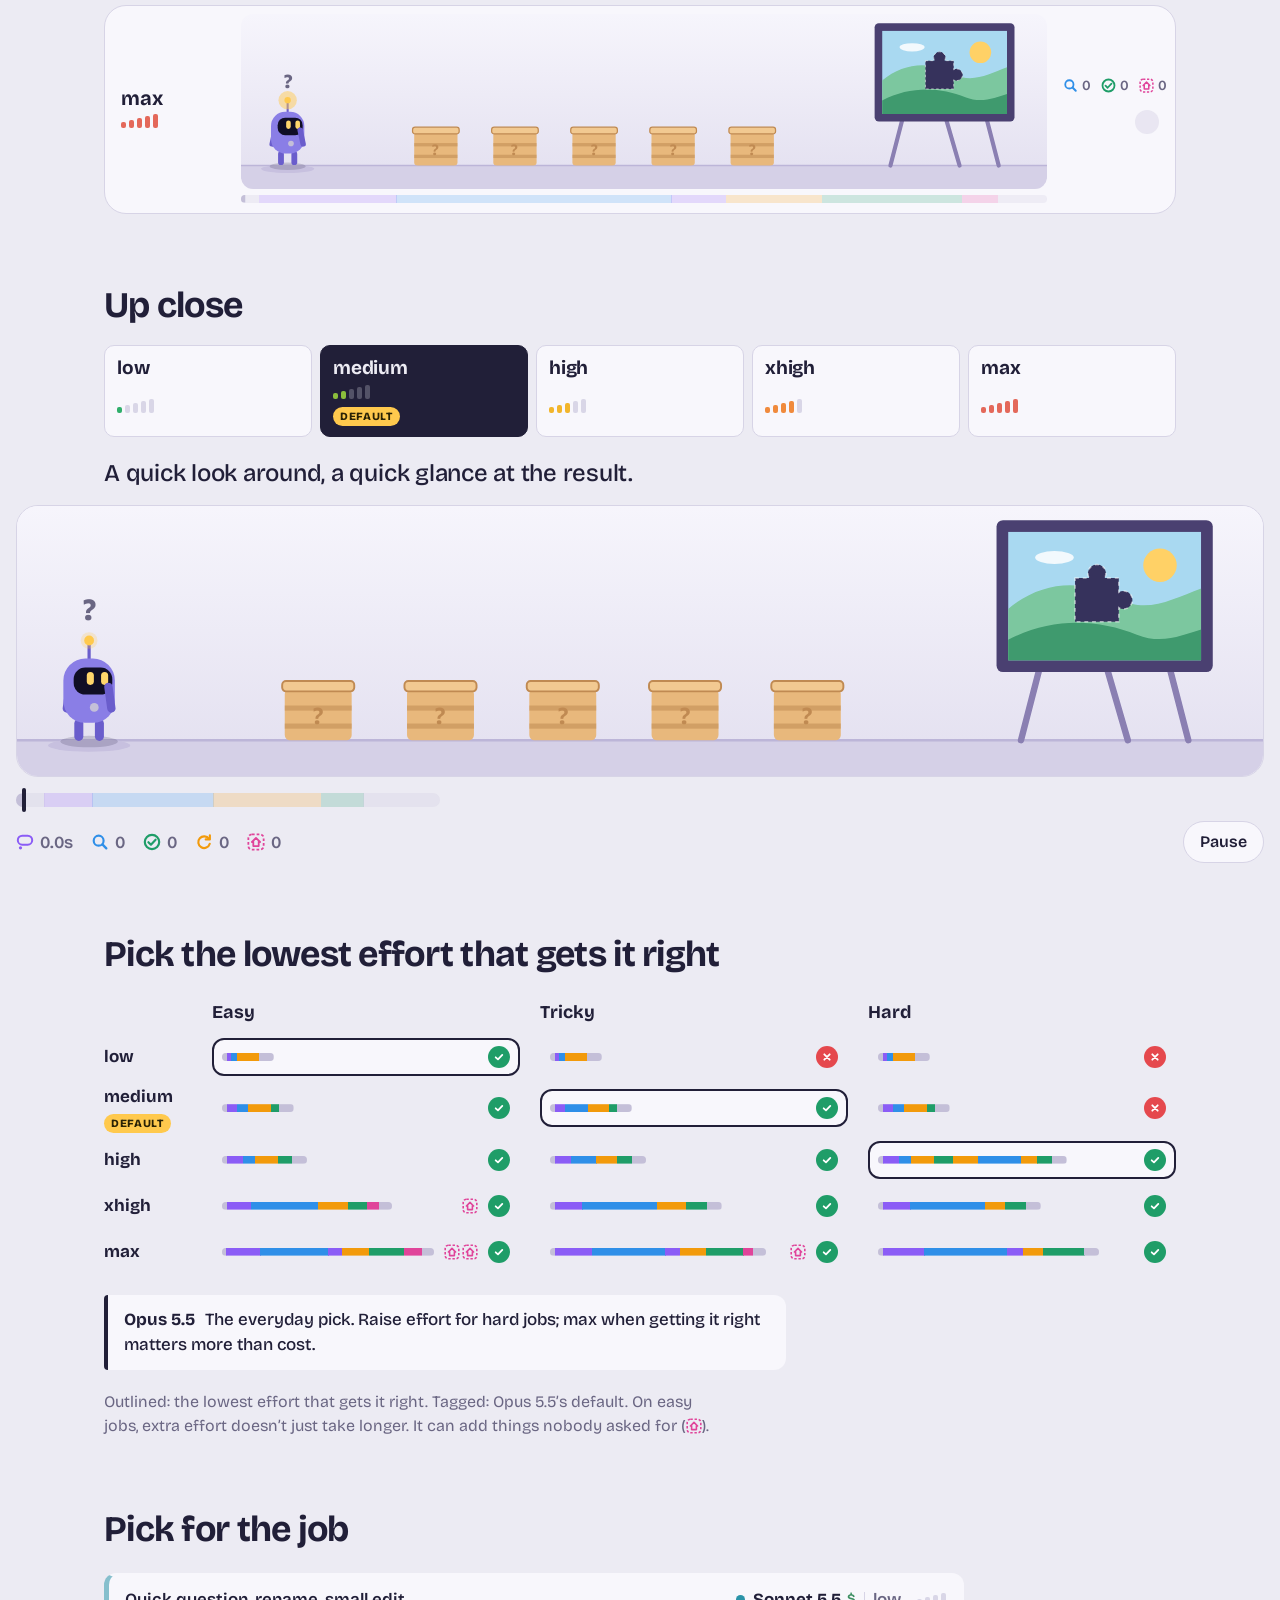
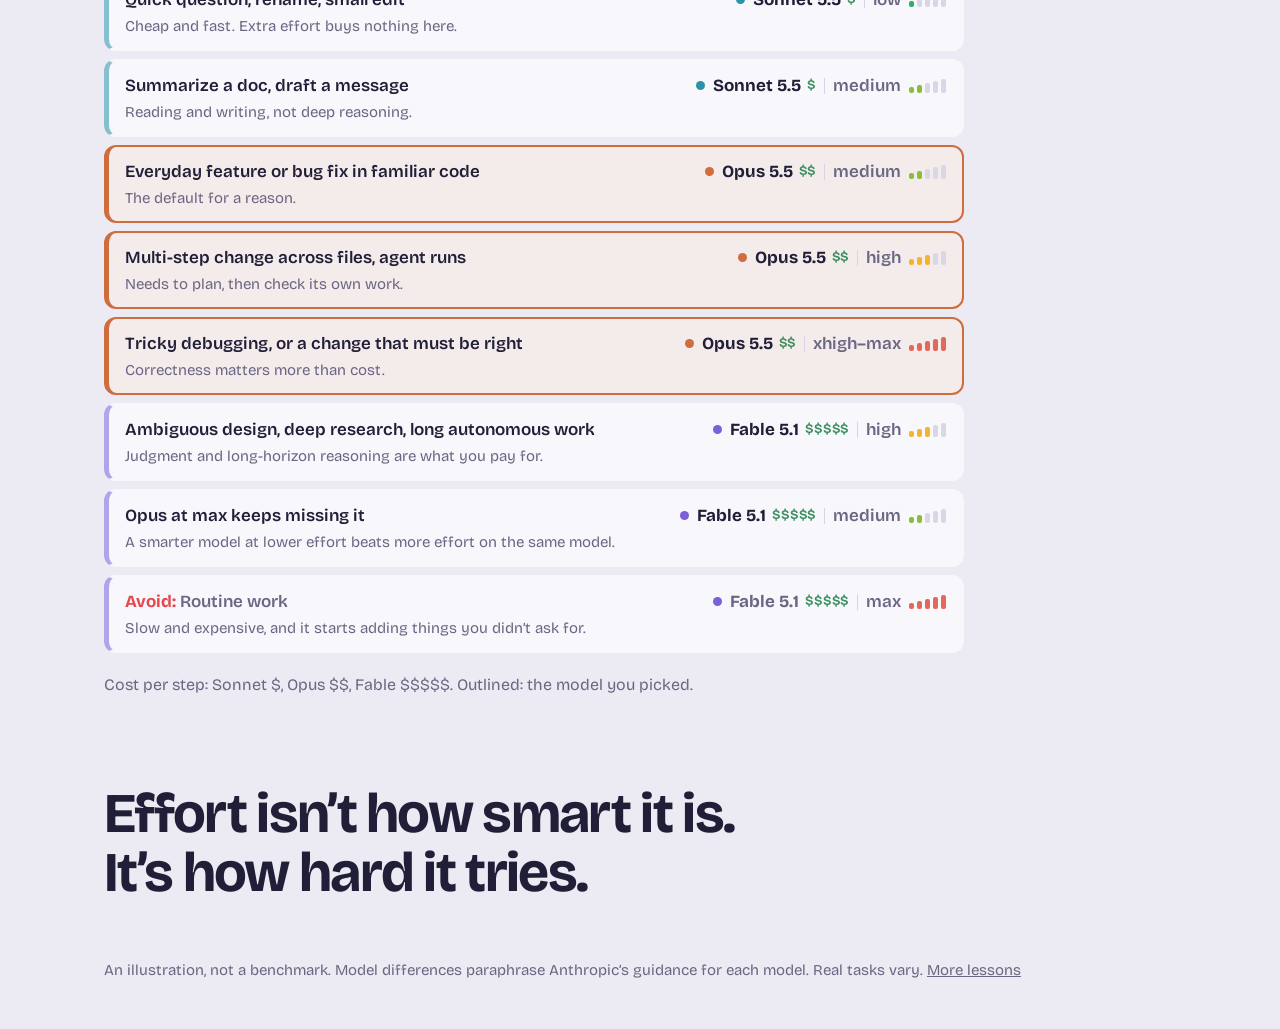
==== commit 91eb00be: "Move the Easy/Tricky/Hard toggle into the sticky bar Both section toggles already shared one setting" ====
--- a/public/effort/index.html
+++ b/public/effort/index.html
@@ -64,9 +64,12 @@
 <div class="model-bar" id="model-bar">
   <div class="model-bar-in">
     <div class="seg seg-model" role="radiogroup" aria-label="Model" id="model"></div>
-    <div class="playback">
-      <button class="btn btn-replay" type="button" id="replay" title="Replay every animation"><svg viewBox="0 0 20 20" aria-hidden="true"><path d="M4.5 10a5.5 5.5 0 1 0 1.8-4.1" fill="none" stroke="currentColor" stroke-width="2.2" stroke-linecap="round"/><path d="M3.5 3.2v4.3h4.3" fill="none" stroke="currentColor" stroke-width="2.2" stroke-linecap="round" stroke-linejoin="round"/></svg><span>Replay</span></button>
-      <div class="seg seg-sm" role="radiogroup" aria-label="Playback speed" id="speed"></div>
+    <div class="bar-rest">
+      <div class="seg" role="radiogroup" aria-label="How hard is the job" data-task-toggle></div>
+      <div class="playback">
+        <button class="btn btn-replay" type="button" id="replay" title="Replay every animation" aria-label="Replay"><svg viewBox="0 0 20 20" aria-hidden="true"><path d="M4.5 10a5.5 5.5 0 1 0 1.8-4.1" fill="none" stroke="currentColor" stroke-width="2.2" stroke-linecap="round"/><path d="M3.5 3.2v4.3h4.3" fill="none" stroke="currentColor" stroke-width="2.2" stroke-linecap="round" stroke-linejoin="round"/></svg><span>Replay</span></button>
+        <div class="seg seg-sm" role="radiogroup" aria-label="Playback speed" id="speed"></div>
+      </div>
     </div>
   </div>
 </div>
@@ -90,7 +93,6 @@
         <h2 id="race-h"><span data-model-name>Opus 5.5</span>, five efforts</h2>
         <p class="job">Find the piece that finishes the picture.</p>
       </div>
-      <div class="seg" role="radiogroup" aria-label="How hard is the job" data-task-toggle></div>
     </div>
     <ol class="lanes" id="lanes"></ol>
   </section>
@@ -98,7 +100,6 @@
   <section class="close" aria-labelledby="close-h">
     <div class="bar">
       <h2 id="close-h">Up close</h2>
-      <div class="seg" role="radiogroup" aria-label="How hard is the job" data-task-toggle></div>
     </div>
     <div class="dial" role="radiogroup" aria-label="Effort level" id="dial"></div>
     <p class="blurb" id="blurb" aria-live="polite"></p>
--- a/public/effort/styles.css
+++ b/public/effort/styles.css
@@ -146,7 +146,9 @@
 }
 .model-bar.stuck { padding-top: 10px; border-bottom-color: var(--line); }
 .model-bar-in { max-width: 1072px; margin: 0 auto; display: flex; flex-wrap: wrap; align-items: center; justify-content: space-between; gap: 8px 12px; }
-.playback { display: flex; align-items: center; gap: 8px; margin-left: auto; }
+/* job and playback wrap together: on narrow screens they share the second row */
+.bar-rest { flex: 1 1 auto; display: flex; align-items: center; justify-content: space-between; gap: 8px 12px; }
+.playback { display: flex; align-items: center; gap: 8px; }
 .btn-replay { display: inline-flex; align-items: center; gap: 6px; }
 .btn-replay svg { width: 16px; height: 16px; }
 .playback .seg button { font-size: 15px; padding: 6px 12px; }
@@ -446,5 +448,7 @@
 .seg-model button { white-space: nowrap; }
 @media (max-width: 520px) {
   .seg-model .cost { display: none; }
-  .playback .btn, .playback .seg-sm button { font-size: 14px; padding: 6px 12px; }
-}
+  .model-bar [data-task-toggle] button, .playback .seg button { font-size: 14px; padding: 6px 11px; }
+  .btn-replay { padding: 7px 10px; }
+  .btn-replay span { display: none; }
+}
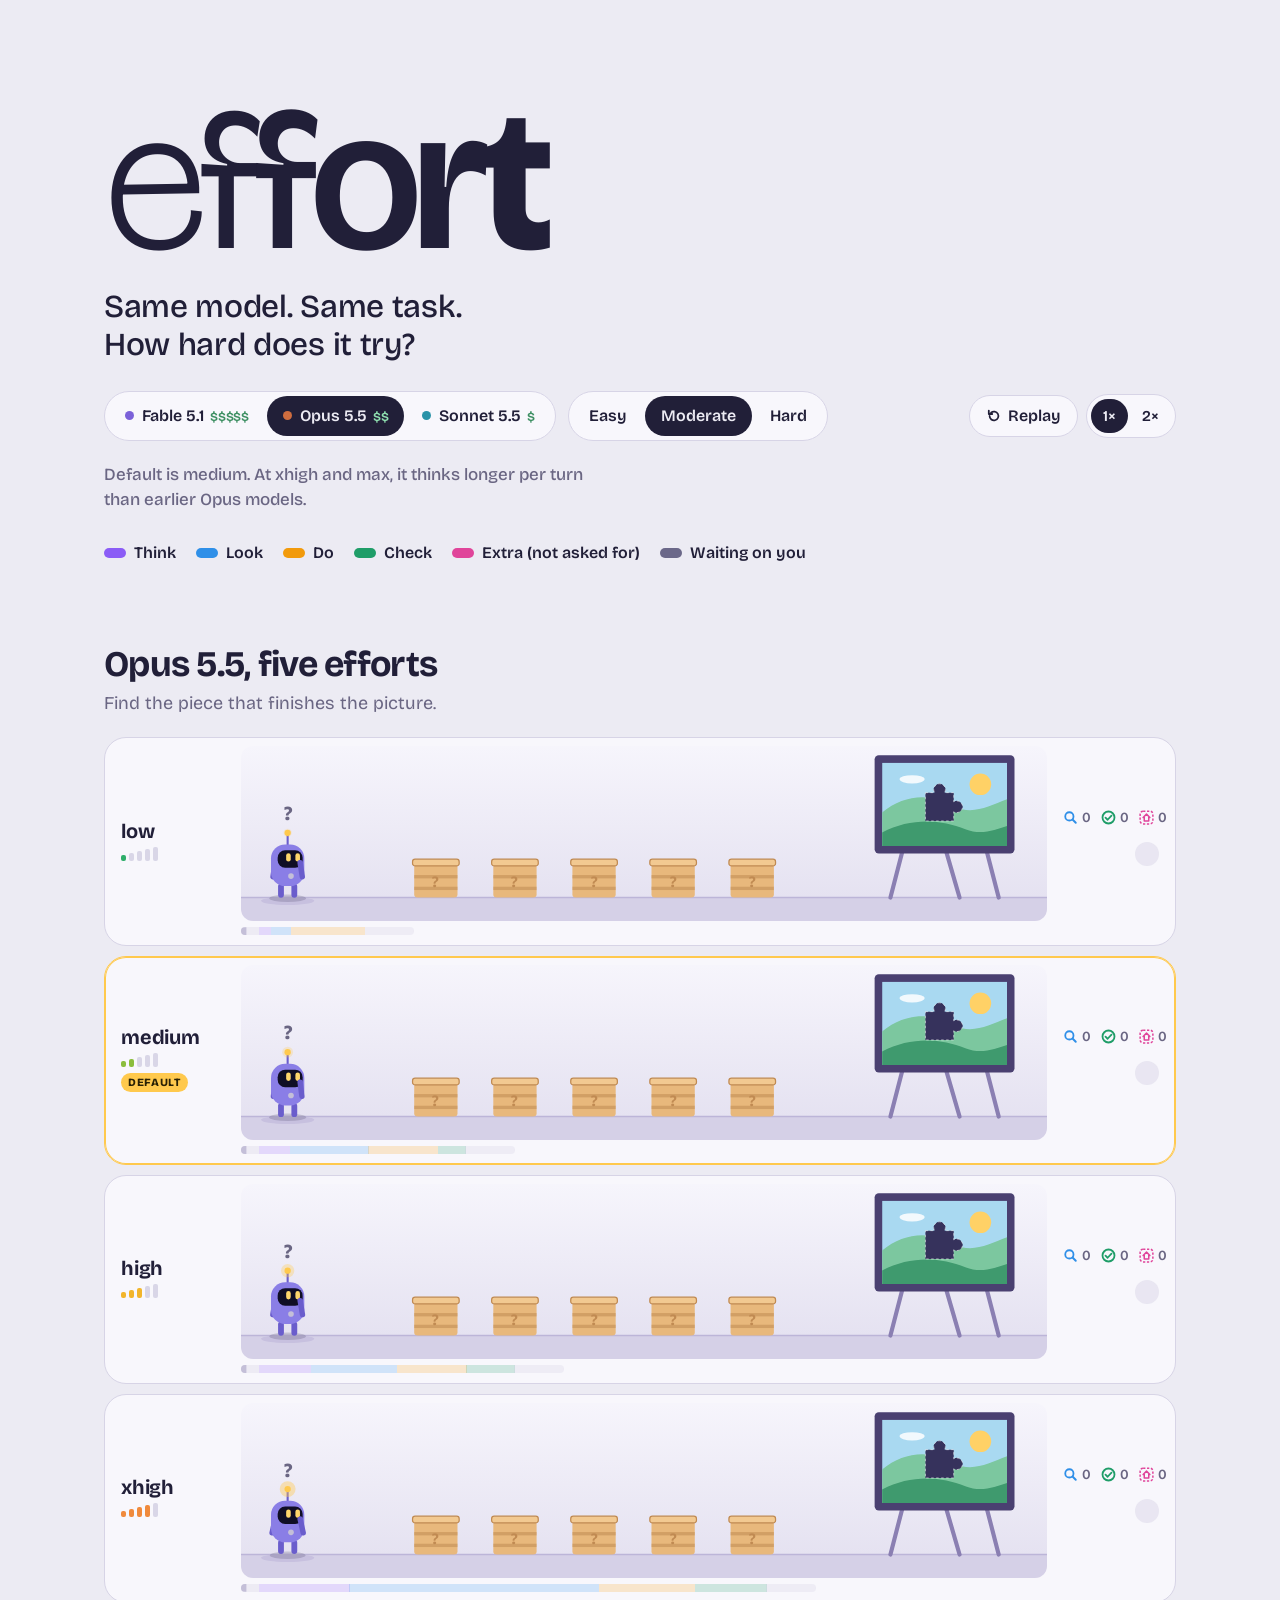
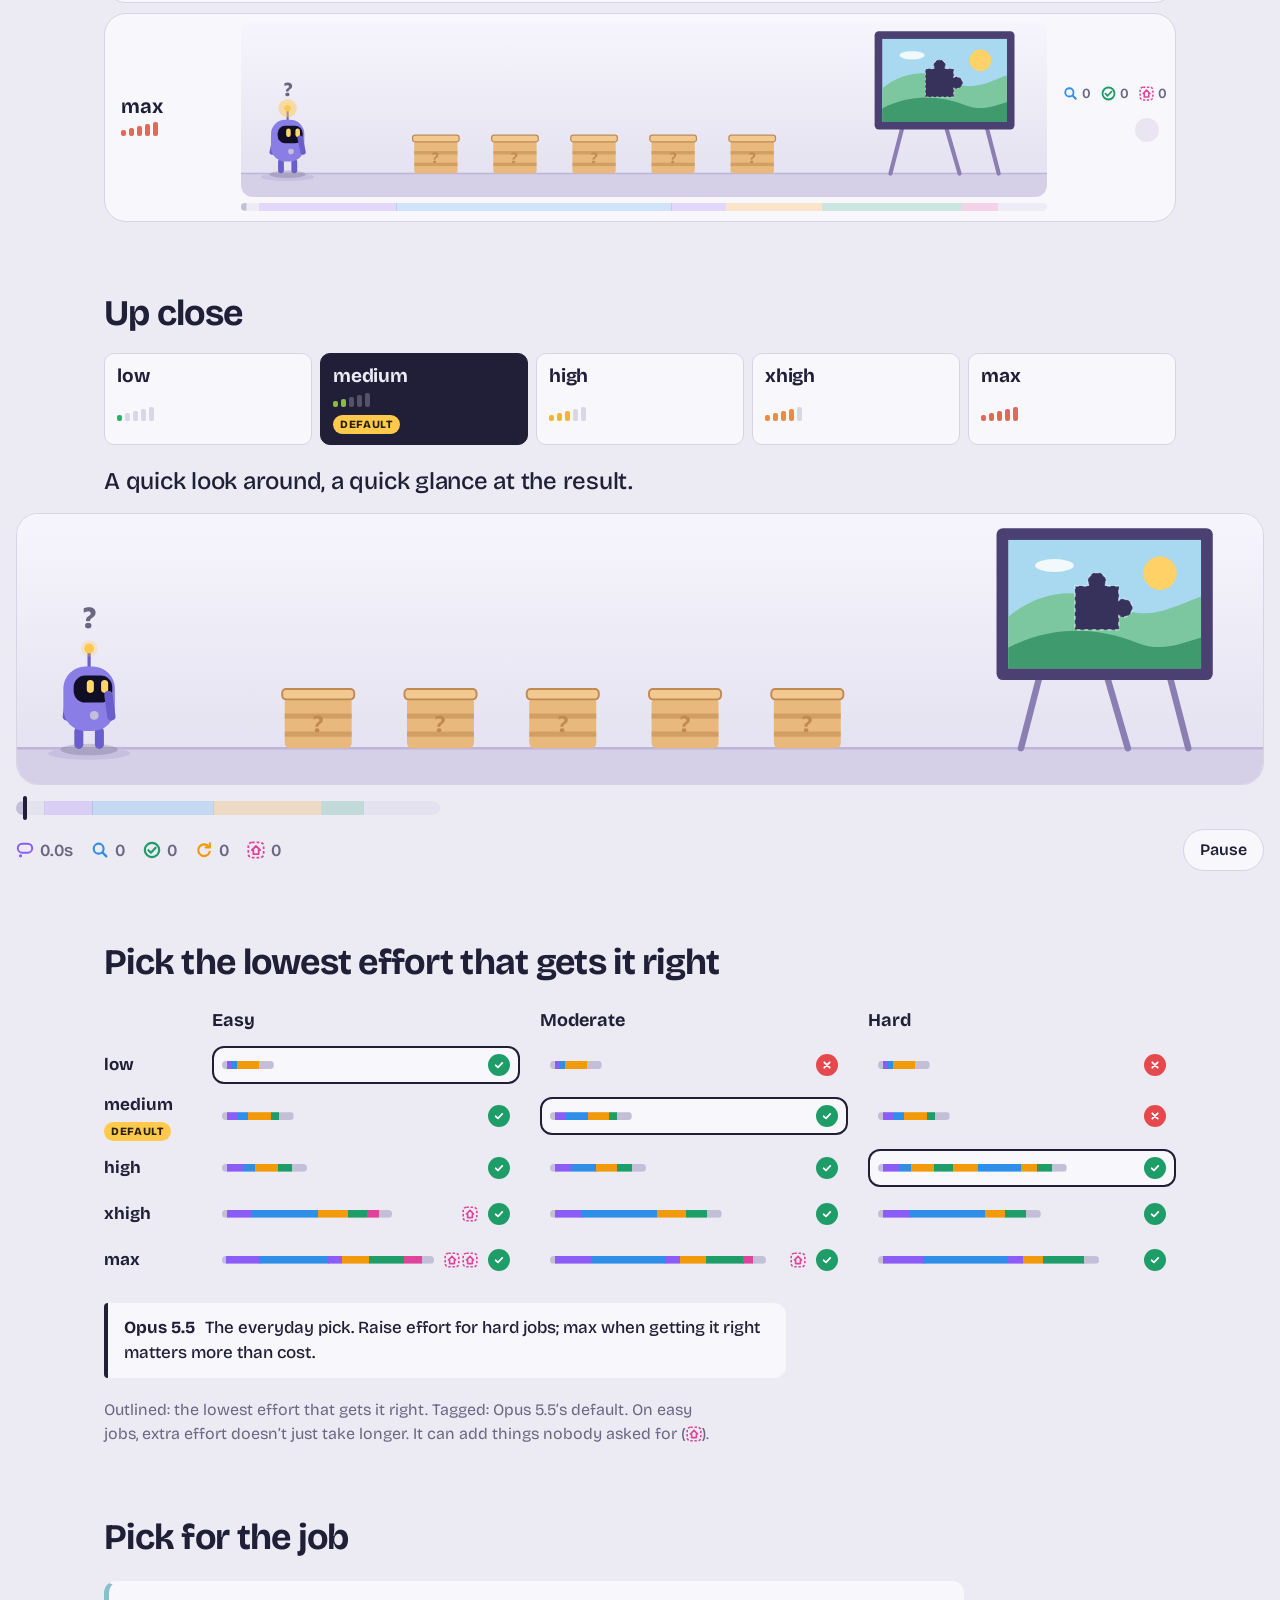
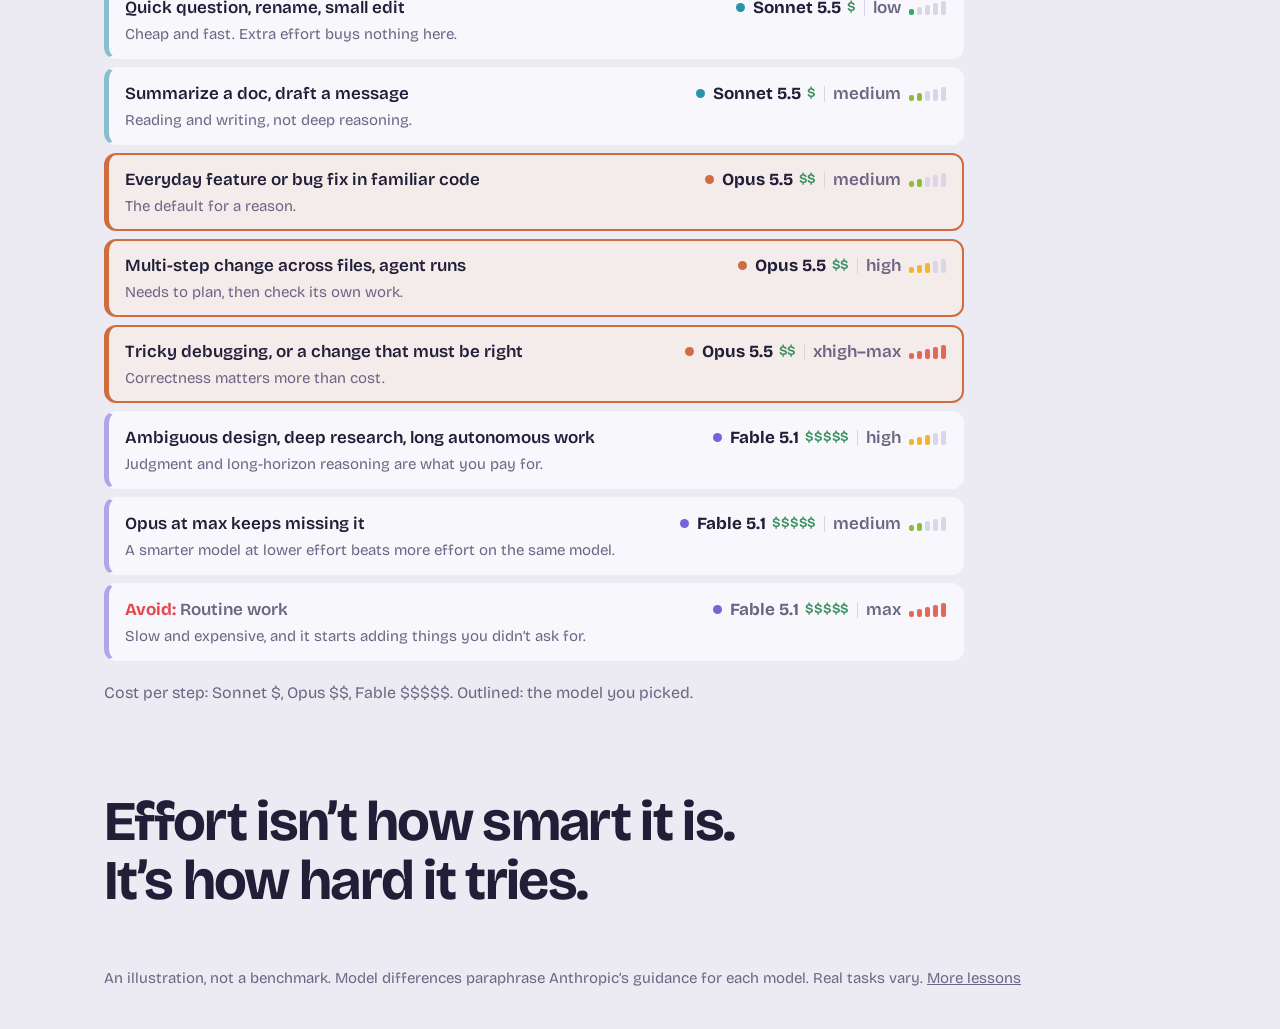
==== commit e910f4c4: "Add link preview images for Slack and other unfurls Both pages get og:image (1200x630 PNG), og:url a" ====
--- a/public/effort/index.html
+++ b/public/effort/index.html
@@ -6,8 +6,14 @@
 <title>Effort Levels</title>
 <meta name="description" content="Same model, same task, five effort levels. Watch what changes, and how it differs across Claude models.">
 <meta property="og:title" content="Effort Levels">
-<meta property="og:description" content="Same agent. Same task. How hard does it try?">
+<meta property="og:description" content="Same model. Same task. How hard does it try?">
 <meta property="og:type" content="website">
+<meta property="og:url" content="https://learn.brajk.com/effort/">
+<meta property="og:image" content="https://learn.brajk.com/effort/og.png">
+<meta property="og:image:width" content="1200">
+<meta property="og:image:height" content="630">
+<meta property="og:image:alt" content="effort: Same model. Same task. How hard does it try? Five effort levels, low to max.">
+<meta name="twitter:card" content="summary_large_image">
 <meta name="theme-color" content="#ecebf3" media="(prefers-color-scheme: light)">
 <meta name="theme-color" content="#16152a" media="(prefers-color-scheme: dark)">
 <link rel="icon" href="favicon.svg" type="image/svg+xml">
--- a/public/effort/styles.css
+++ b/public/effort/styles.css
@@ -452,3 +452,9 @@
   .btn-replay { padding: 7px 10px; }
   .btn-replay span { display: none; }
 }
+@media (max-width: 380px) {
+  .model-bar-in, .bar-rest, .playback { gap: 6px; }
+  .model-bar [data-task-toggle] button, .playback .seg button { padding: 6px 7px; }
+  .seg-model button { font-size: 14px; padding: 8px 9px; }
+  .seg-model .mdot { margin-right: 5px; }
+}
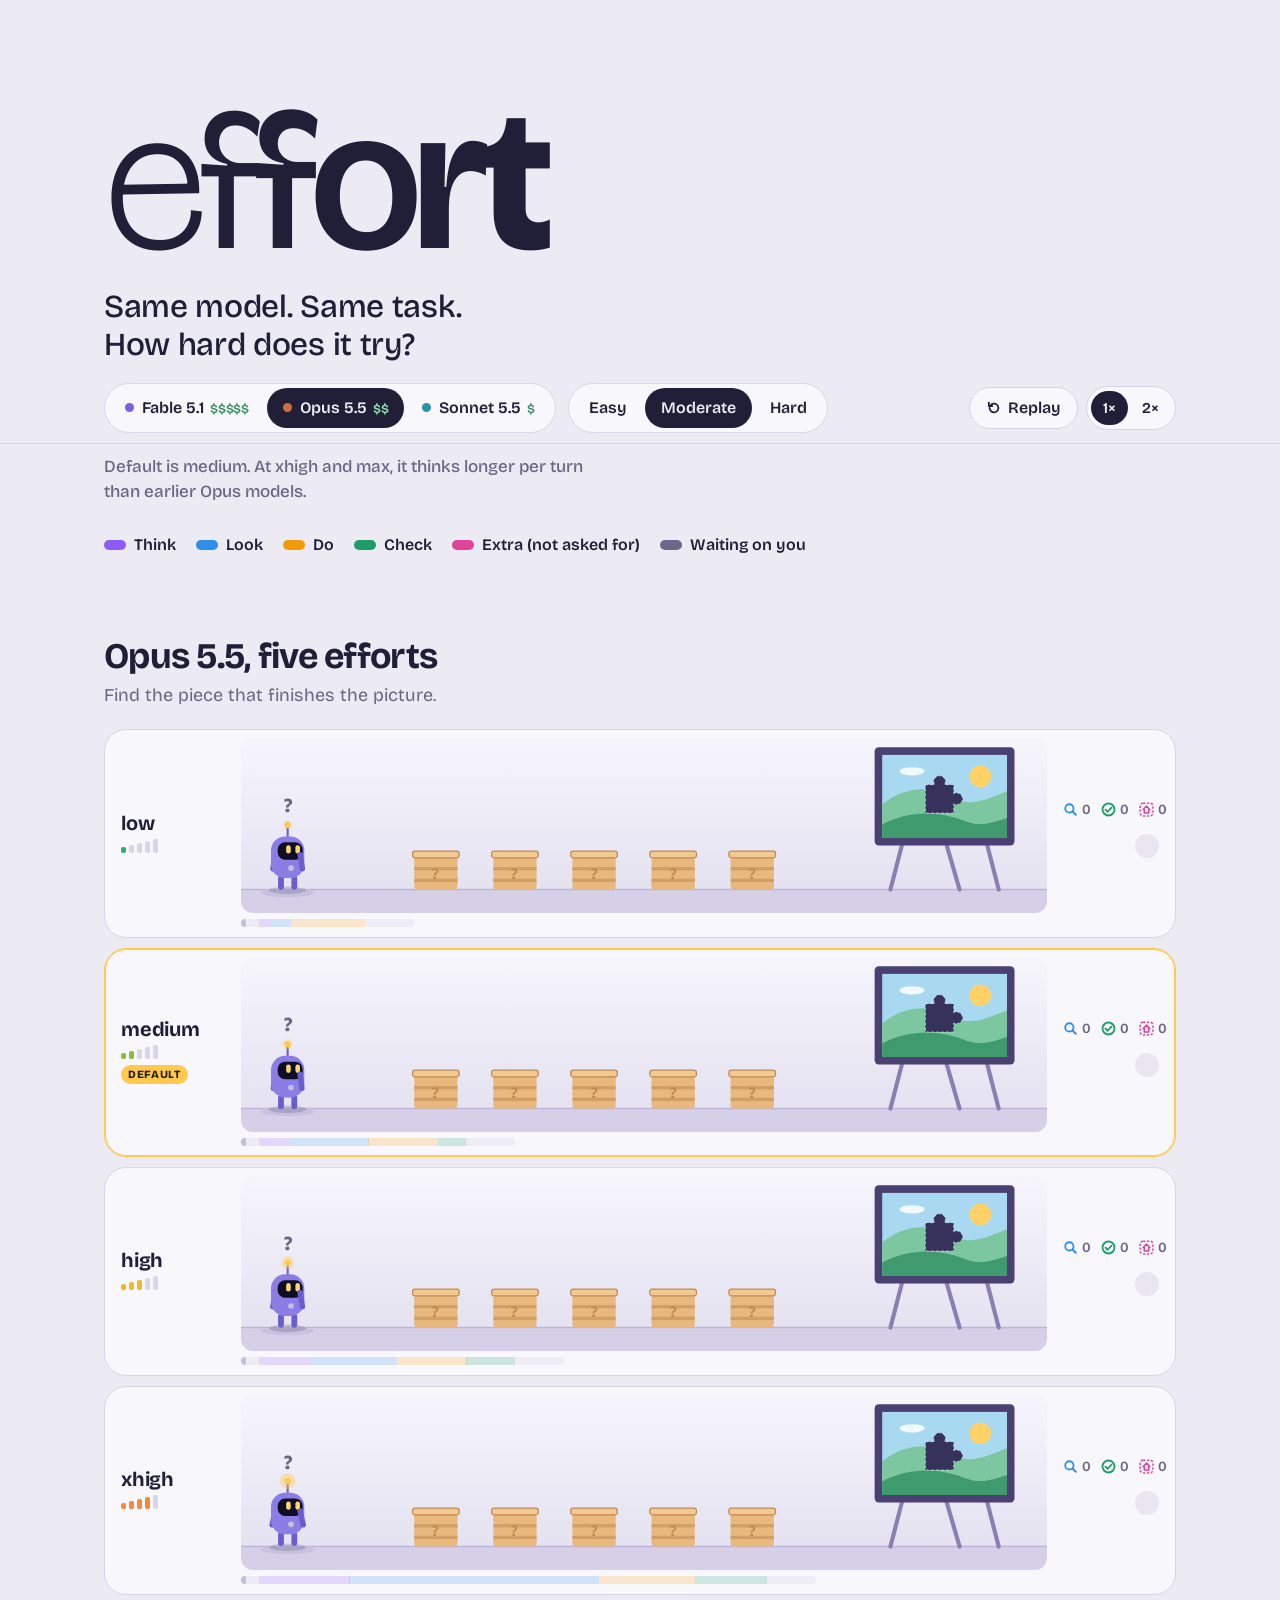
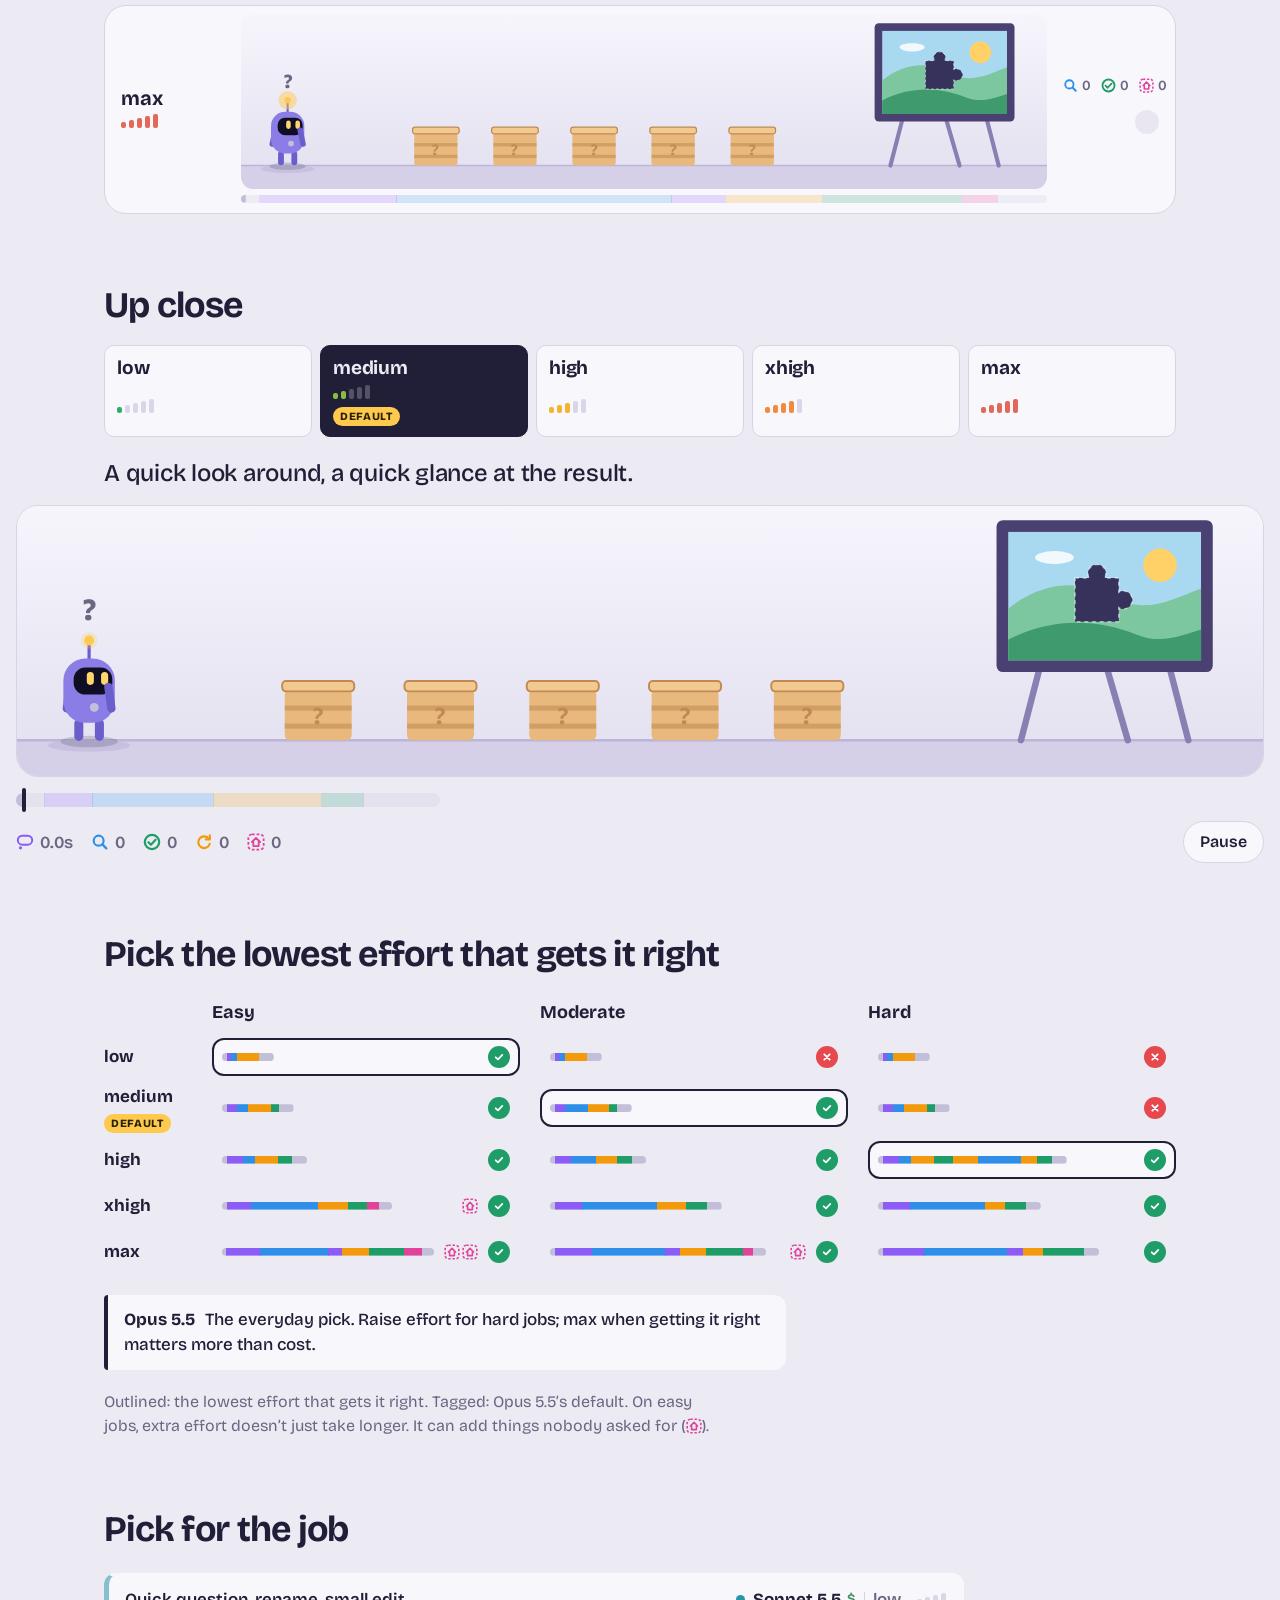
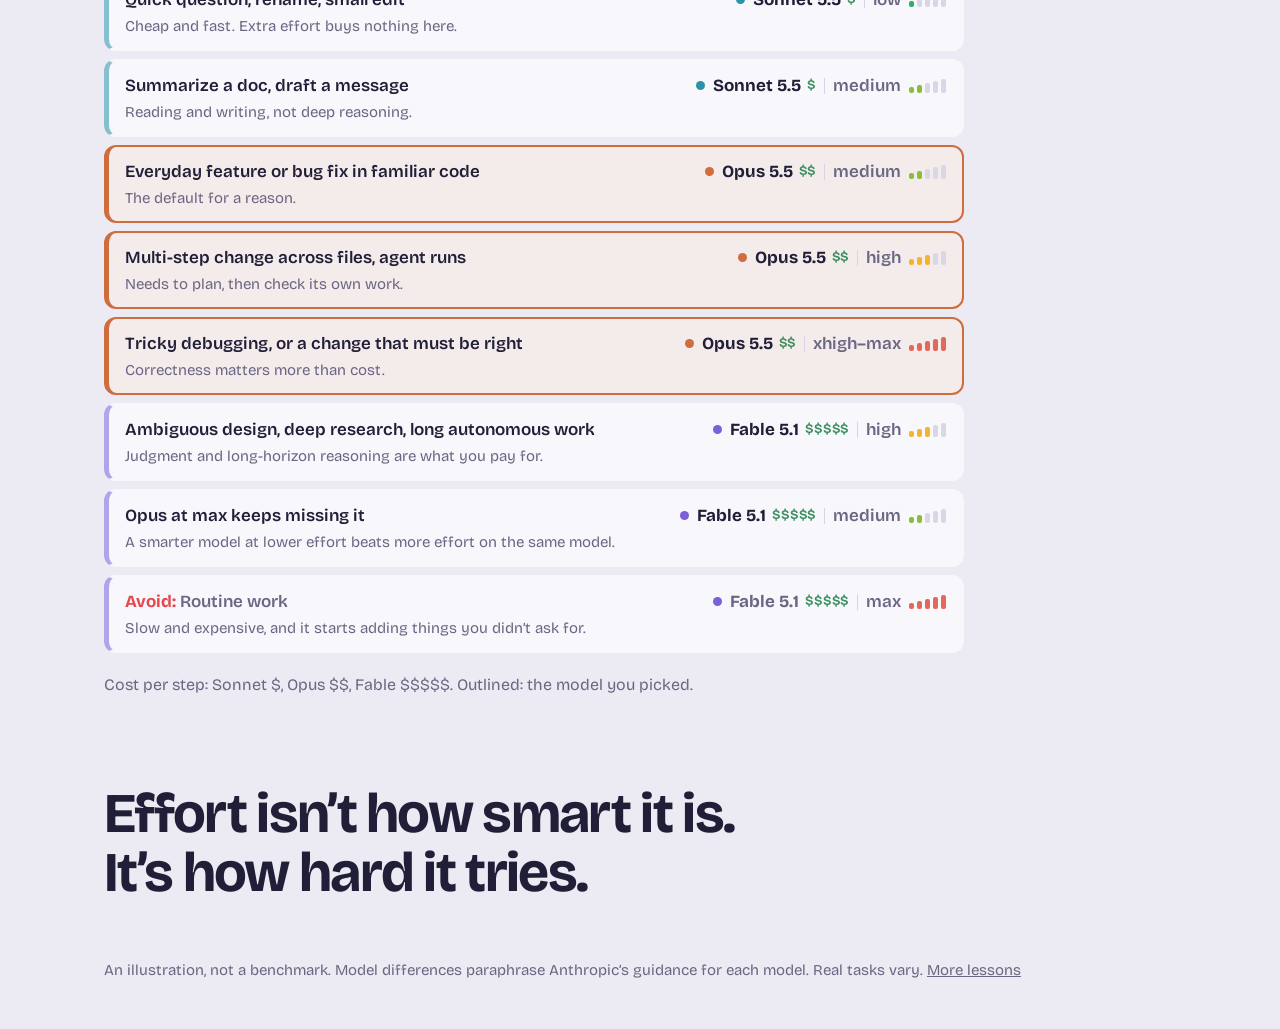
==== commit 67e0dcc7: "Center the link preview cards so Slack's square crop reads Slack showed a square thumbnail cut from " ====
--- a/public/effort/index.html
+++ b/public/effort/index.html
@@ -9,7 +9,7 @@
 <meta property="og:description" content="Same model. Same task. How hard does it try?">
 <meta property="og:type" content="website">
 <meta property="og:url" content="https://learn.brajk.com/effort/">
-<meta property="og:image" content="https://learn.brajk.com/effort/og.png">
+<meta property="og:image" content="https://learn.brajk.com/effort/og.png?v=2">
 <meta property="og:image:width" content="1200">
 <meta property="og:image:height" content="630">
 <meta property="og:image:alt" content="effort: Same model. Same task. How hard does it try? Five effort levels, low to max.">
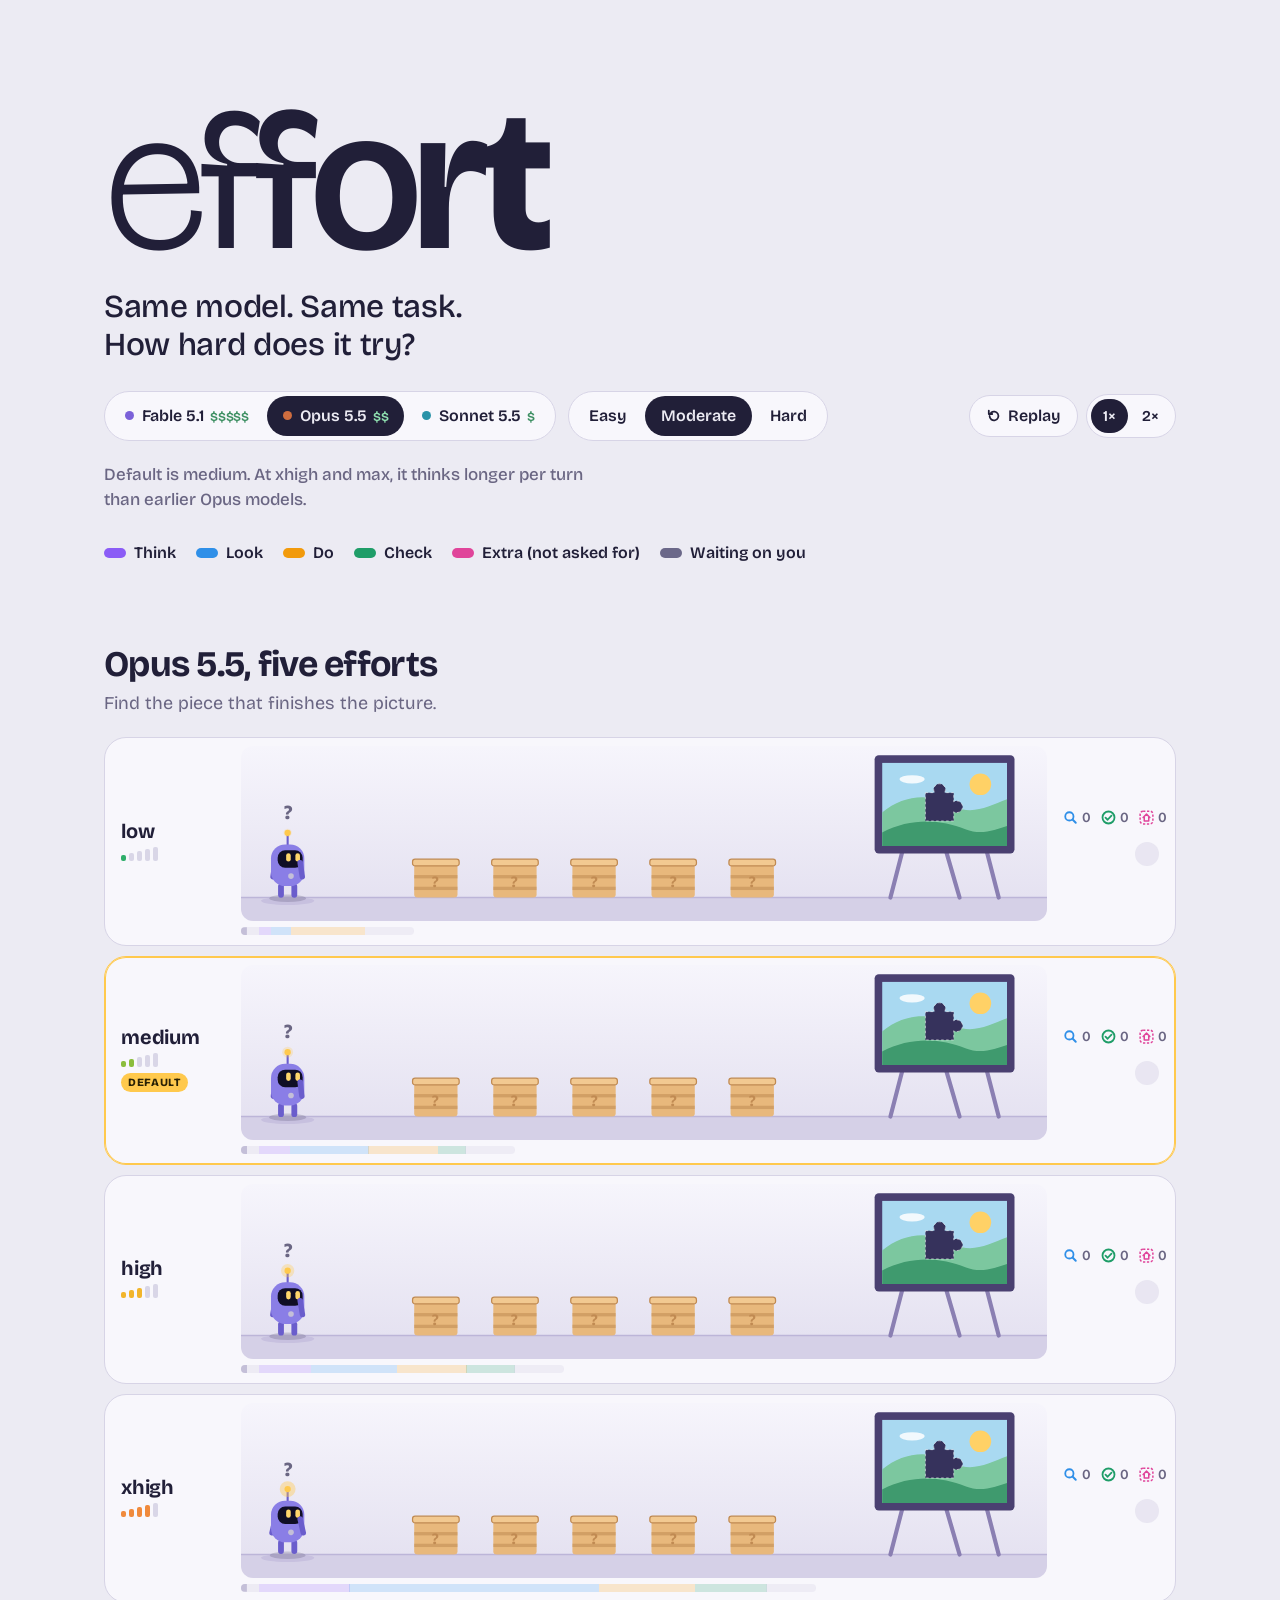
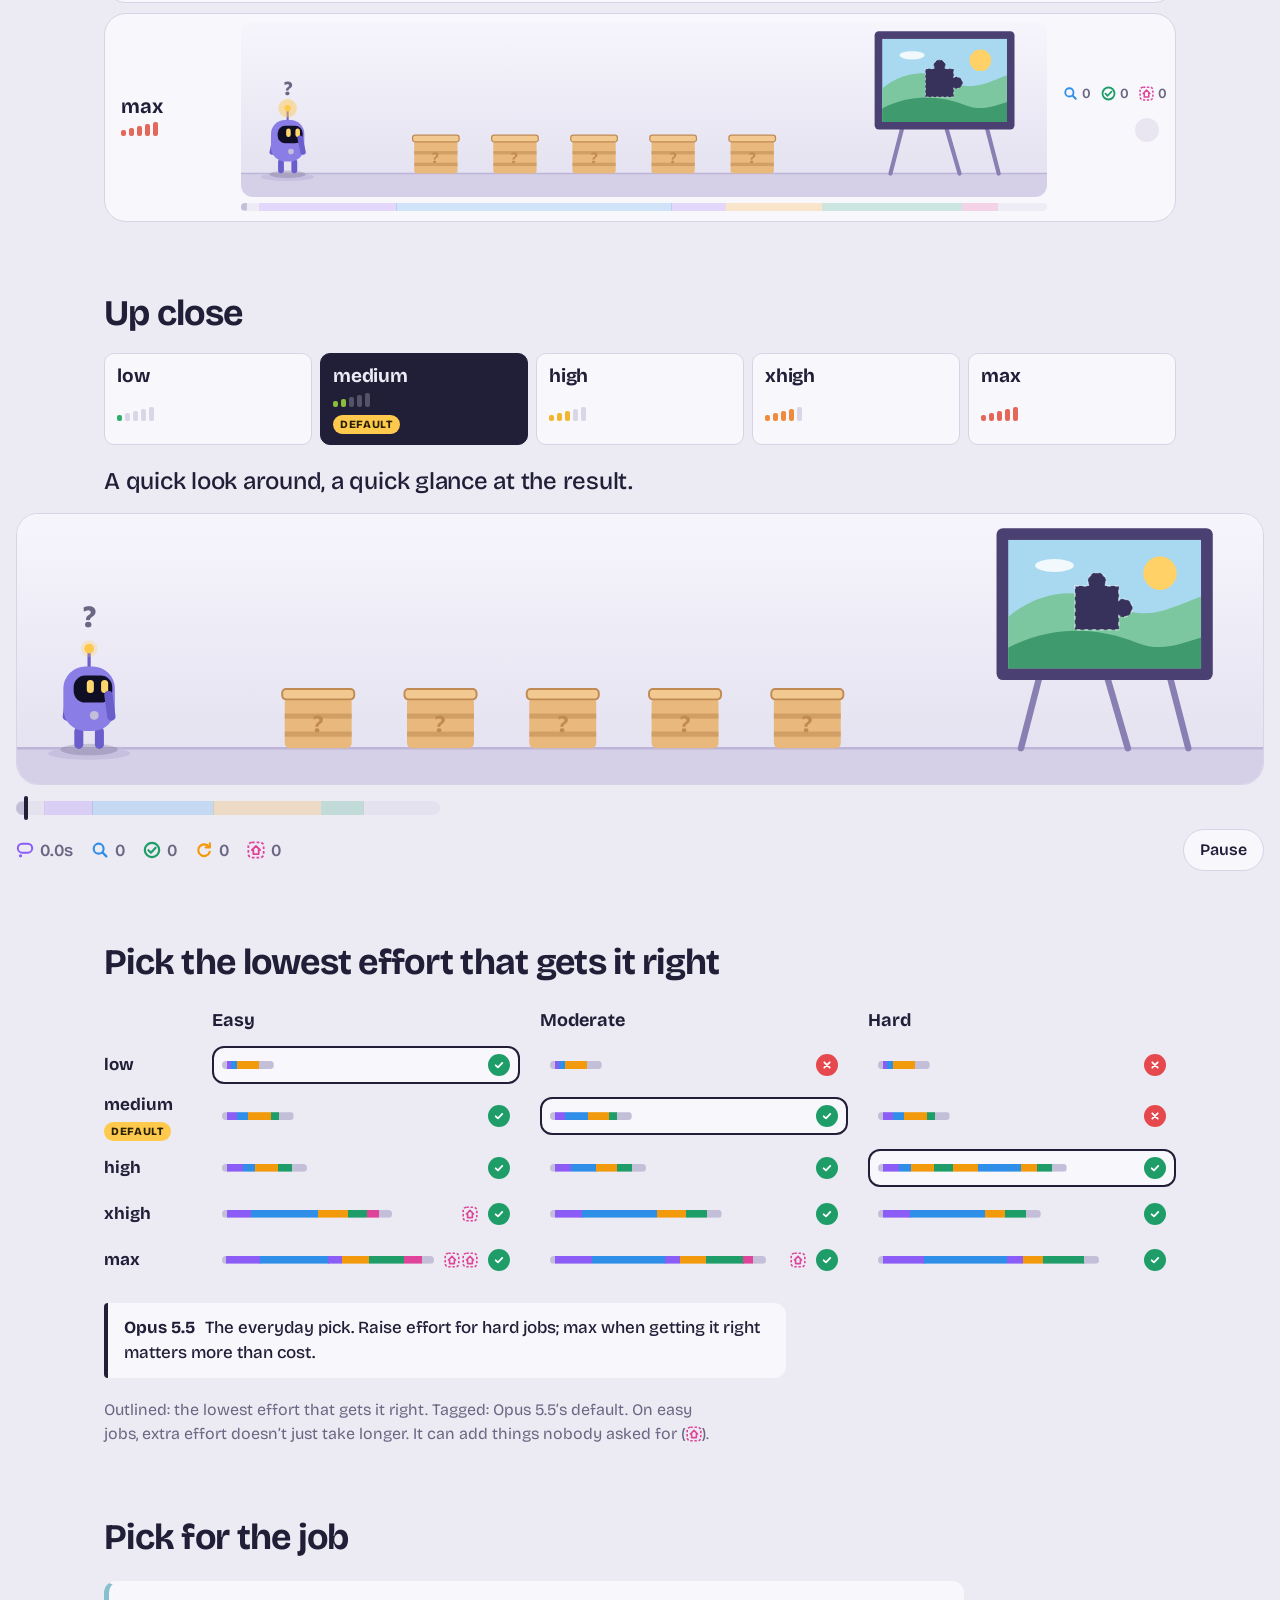
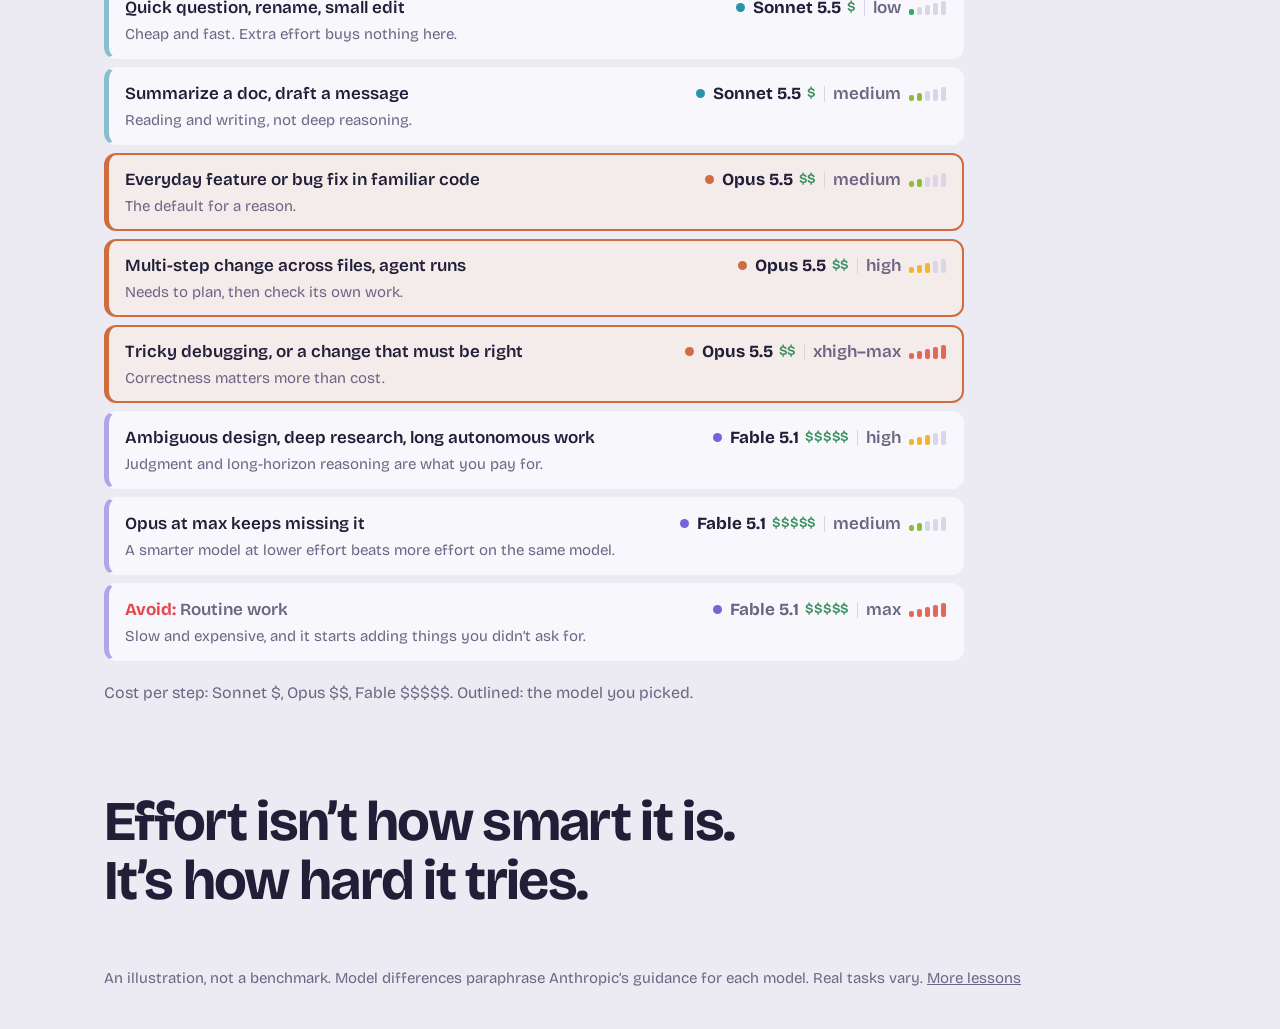
==== commit e9234373: "Trim the README to a high-level overview and drop unneeded comments The README now just says what th" ====
--- a/public/effort/index.html
+++ b/public/effort/index.html
@@ -24,7 +24,6 @@
 </head>
 <body>
 
-<!-- Shared artwork: the picture, its three piece variants, and clip shapes -->
 <svg class="defs" aria-hidden="true" focusable="false">
   <defs>
     <linearGradient id="gStage" x1="0" y1="0" x2="0" y2="1">
@@ -37,7 +36,6 @@
     <clipPath id="fc" clipPathUnits="userSpaceOnUse">
       <rect width="150" height="100"/>
     </clipPath>
-    <!-- 0: the real picture -->
     <g id="pic0">
       <rect width="150" height="100" fill="#a9d9f1"/>
       <circle cx="118" cy="26" r="13" fill="#ffd166"/>
@@ -45,13 +43,11 @@
       <path d="M0,60 C26,38 58,36 86,52 C108,64 128,52 150,44 V100 H0Z" fill="#7cc79f"/>
       <path d="M0,84 C34,66 70,68 100,80 C120,88 136,80 150,76 V100 H0Z" fill="#3f9a6e"/>
     </g>
-    <!-- 1: nearly right (hill is off by a little) -->
     <g id="pic1">
       <rect width="150" height="100" fill="#a9d9f1"/>
       <path d="M0,60 C26,38 58,36 86,52 C108,64 128,52 150,44 V100 H0Z" fill="#8fd6b0" transform="translate(0,-12)"/>
       <path d="M0,84 C34,66 70,68 100,80 C120,88 136,80 150,76 V100 H0Z" fill="#3f9a6e"/>
     </g>
-    <!-- 2: obviously wrong (different picture) -->
     <g id="pic2">
       <rect width="150" height="100" fill="#f4a9c4"/>
       <path d="M20,110 L130,0 M40,110 L150,0 M60,110 L170,0 M80,110 L190,0 M0,110 L110,0" stroke="#9a6dd6" stroke-width="5"/>
@@ -66,7 +62,6 @@
   <p class="lede">Same model. Same task.<br>How hard does it try?</p>
 </header>
 
-<!-- stays pinned to the top while scrolling, so the model can be switched from anywhere -->
 <div class="model-bar" id="model-bar">
   <div class="model-bar-in">
     <div class="seg seg-model" role="radiogroup" aria-label="Model" id="model"></div>
--- a/public/effort/styles.css
+++ b/public/effort/styles.css
@@ -107,7 +107,6 @@
 }
 .defs { position: absolute; width: 0; height: 0; overflow: hidden; }
 
-/* ---------- masthead ---------- */
 .masthead {
   max-width: 1120px;
   margin: 0 auto;
@@ -120,7 +119,6 @@
   letter-spacing: -.045em;
   font-variation-settings: "opsz" 96;
 }
-/* each letter tries harder than the last */
 .wordmark span:nth-child(1) { font-weight: 200; }
 .wordmark span:nth-child(2) { font-weight: 320; }
 .wordmark span:nth-child(3) { font-weight: 440; }
@@ -146,7 +144,6 @@
 }
 .model-bar.stuck { padding-top: 10px; border-bottom-color: var(--line); }
 .model-bar-in { max-width: 1072px; margin: 0 auto; display: flex; flex-wrap: wrap; align-items: center; justify-content: space-between; gap: 8px 12px; }
-/* job and playback wrap together: on narrow screens they share the second row */
 .bar-rest { flex: 1 1 auto; display: flex; align-items: center; justify-content: space-between; gap: 8px 12px; }
 .playback { display: flex; align-items: center; gap: 8px; }
 .btn-replay { display: inline-flex; align-items: center; gap: 6px; }
@@ -167,7 +164,6 @@
 .legend li { display: flex; align-items: center; gap: 8px; }
 .legend i { width: 22px; height: 10px; border-radius: 5px; background: var(--c); }
 
-/* ---------- sections ---------- */
 main { max-width: 1120px; margin: 0 auto; padding: 0 24px; }
 section { padding: clamp(40px, 6vw, 72px) 0 0; }
 h2, .lede, .blurb, .kicker { text-wrap: balance; }
@@ -188,7 +184,6 @@
 }
 .job { margin: 6px 0 0; color: var(--muted); font-size: 18px; }
 
-/* ---------- controls ---------- */
 .seg {
   display: inline-flex;
   padding: 4px;
@@ -215,7 +210,6 @@
 .btn:hover { background: var(--dim); }
 button:focus-visible { outline: 3px solid var(--look); outline-offset: 2px; }
 
-/* ---------- race ---------- */
 .lanes { list-style: none; margin: 0; padding: 0; display: grid; gap: 10px; }
 .lane {
   display: grid;
@@ -256,7 +250,6 @@
 .result.bad { background: var(--bad); transform: scale(1); opacity: 1; }
 .result.ok svg, .result.bad svg { opacity: 1; }
 
-/* ---------- phase strips ---------- */
 .strip { position: relative; height: 8px; }
 .strip-lg { height: 14px; margin-top: 16px; cursor: pointer; touch-action: none; }
 .strip .track, .strip .lit { position: absolute; inset: 0; }
@@ -271,7 +264,6 @@
 }
 .strip:not(.strip-lg) .head { display: none; }
 
-/* ---------- close-up ---------- */
 .dial { display: grid; grid-template-columns: repeat(5, 1fr); gap: 8px; }
 .dial button {
   font: inherit;
@@ -306,7 +298,6 @@
 .hud span { display: inline-flex; align-items: center; gap: 6px; }
 .hud svg { width: 18px; height: 18px; }
 
-/* ---------- lesson matrix ---------- */
 .matrix {
   margin-top: 24px;
   display: grid;
@@ -325,7 +316,6 @@
 .cell.best { border-color: var(--ink); background: var(--surface); }
 .xtra { flex: none; display: inline-flex; gap: 2px; vertical-align: -3px; }
 .xtra svg { width: 16px; height: 16px; }
-/* ---------- pick for the job ---------- */
 .cost { margin-left: 6px; font-size: .78em; font-weight: 700; letter-spacing: -.02em; color: var(--cost); }
 .seg button[aria-checked="true"] .cost { color: var(--cost-on); }
 .pick-list { list-style: none; margin: 24px 0 0; padding: 0; display: grid; gap: 8px; max-width: 860px; }
@@ -356,7 +346,6 @@
 .tip b { margin-right: 6px; }
 .note { margin: 20px 0 0; color: var(--muted); font-size: 16px; max-width: 62ch; }
 
-/* ---------- default effort tag ---------- */
 .def-tag {
   display: none;
   justify-self: start;
@@ -377,7 +366,6 @@
 .foot { max-width: 1120px; margin: 0 auto; padding: 56px 24px 40px; color: var(--muted); font-size: 15px; }
 .foot a { color: inherit; }
 
-/* ---------- scene artwork (SVG classes) ---------- */
 .s-ground { fill: var(--ground); }
 .s-ground-edge { stroke: var(--ground-edge); stroke-width: 2; }
 .s-pad { fill: var(--pad); }
